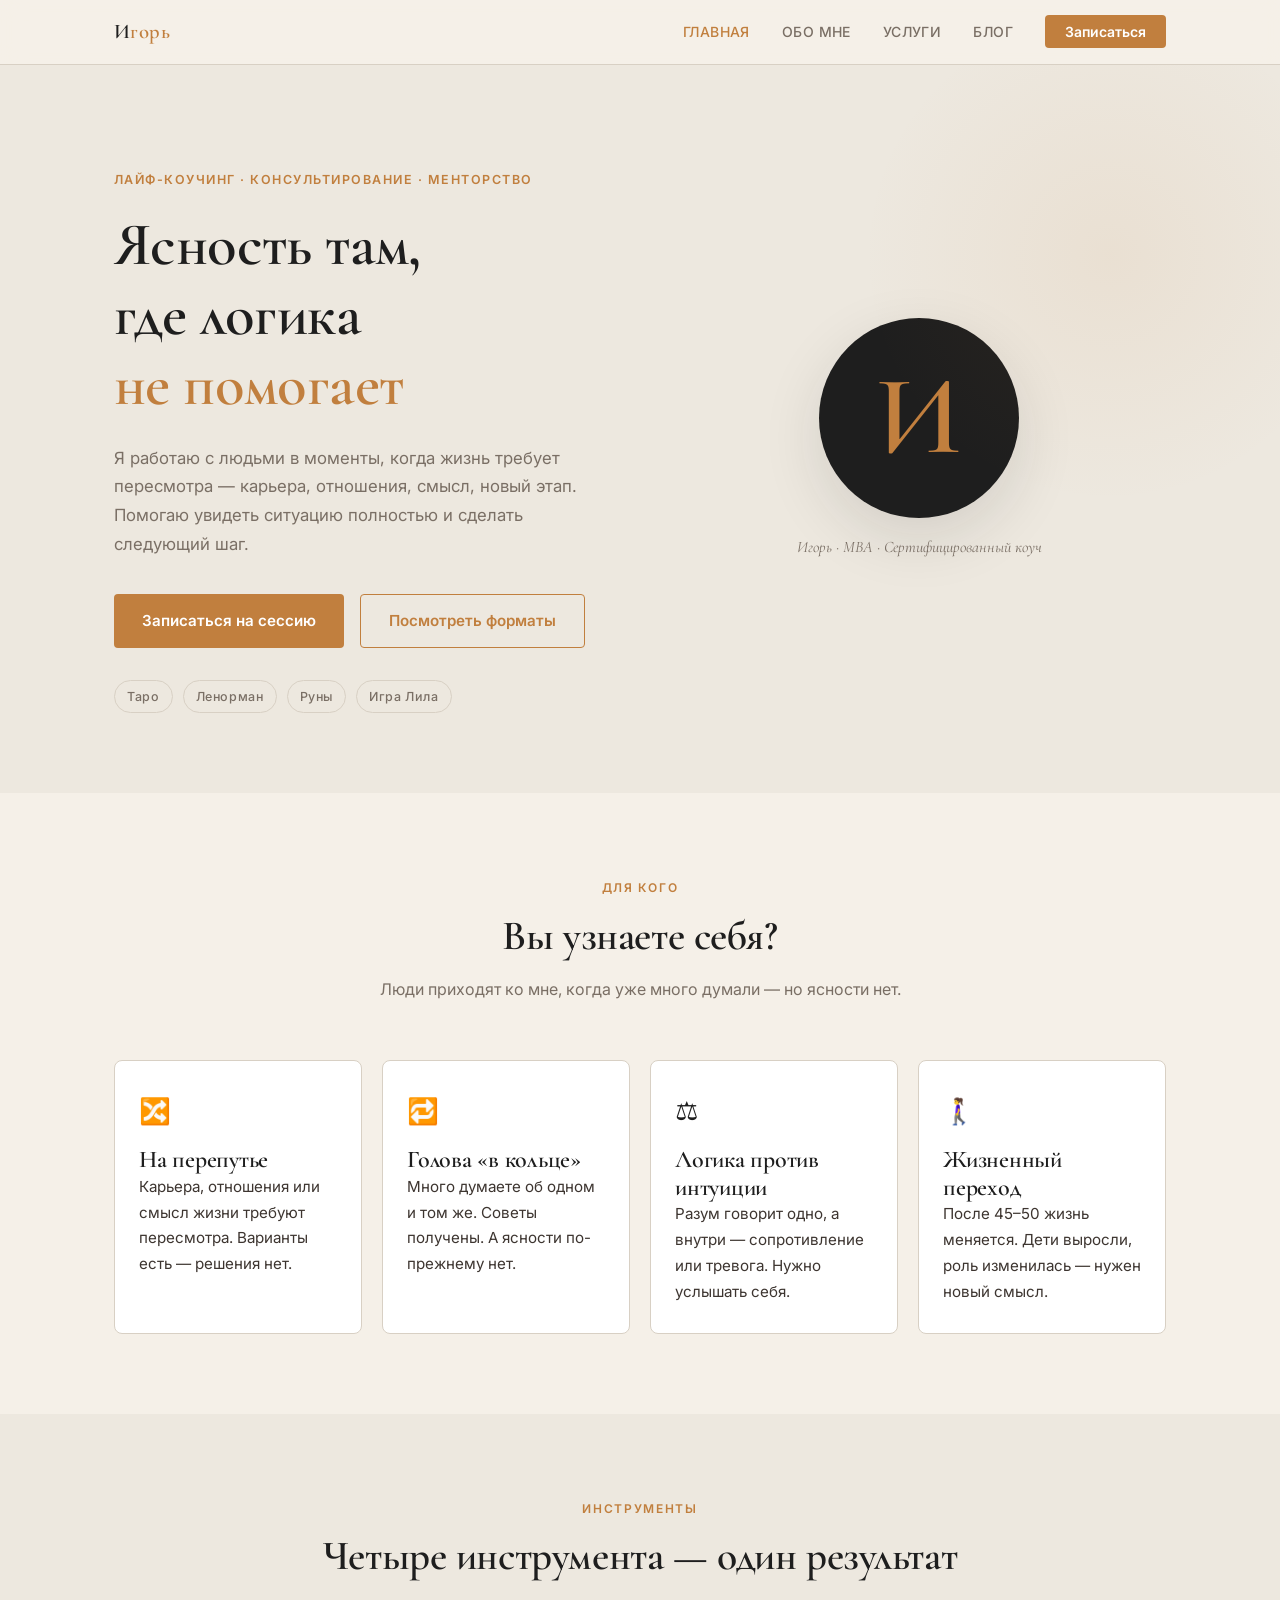
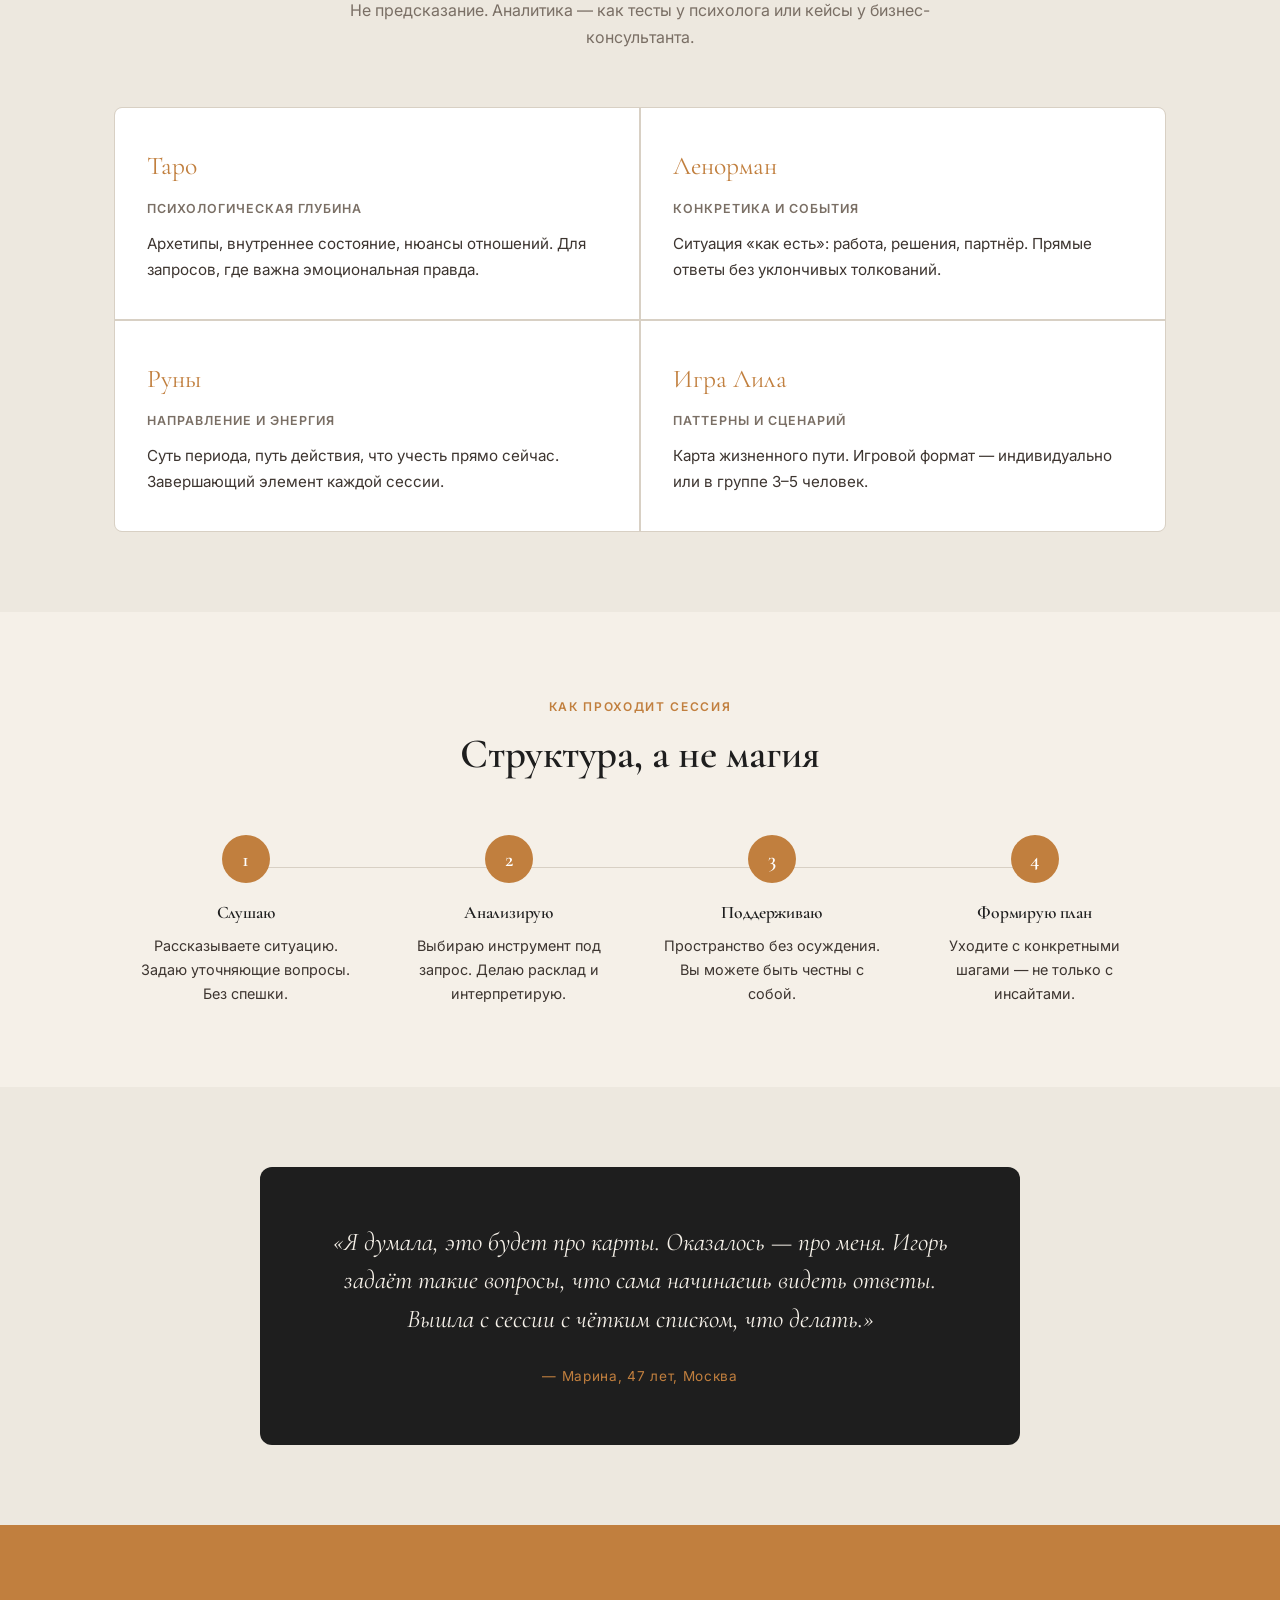
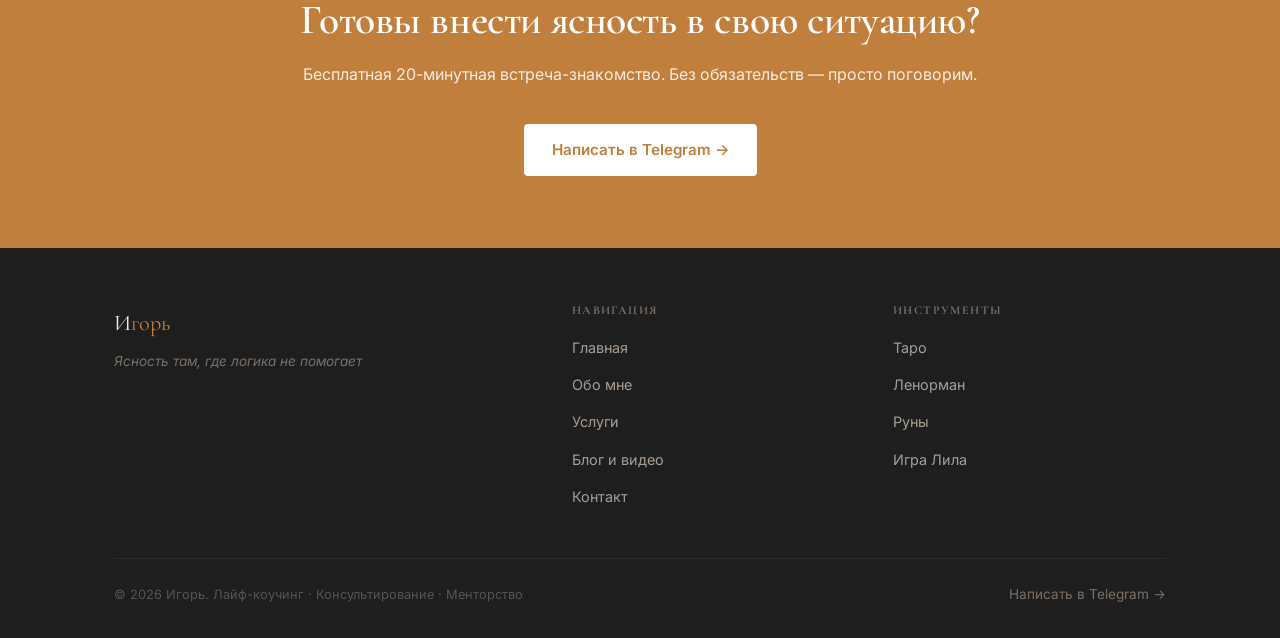
==== index.html @ 5efca10d "Add files via upload" ====
<!DOCTYPE html>
<html lang="ru">
<head>
  <meta charset="UTF-8">
  <meta name="viewport" content="width=device-width, initial-scale=1.0">
  <title>Игорь — Ясность там, где логика не помогает</title>
  <meta name="description" content="Лайф-коучинг, консультирование и менторство. Таро, Ленорман, Руны, игра Лила — инструменты аналитики для жизненных переходов.">
  <link rel="preconnect" href="https://fonts.googleapis.com">
  <link rel="preconnect" href="https://fonts.gstatic.com" crossorigin>
  <link href="https://fonts.googleapis.com/css2?family=Cormorant+Garamond:ital,wght@0,400;0,600;1,400&family=Inter:wght@400;500;600&display=swap" rel="stylesheet">
  <link rel="stylesheet" href="css/style.css">
</head>
<body>

<div id="nav-placeholder"></div>

<!-- HERO -->
<section class="hero">
  <div class="container">
    <div class="hero__inner">
      <div>
        <span class="hero__eyebrow">Лайф-коучинг · Консультирование · Менторство</span>
        <h1 class="hero__title">Ясность там,<br>где логика<br><em>не помогает</em></h1>
        <p class="hero__sub">Я работаю с людьми в моменты, когда жизнь требует пересмотра — карьера, отношения, смысл, новый этап. Помогаю увидеть ситуацию полностью и сделать следующий шаг.</p>
        <div class="hero__actions">
          <a href="pages/contact.html" class="btn btn-primary">Записаться на сессию</a>
          <a href="pages/services.html" class="btn btn-outline">Посмотреть форматы</a>
        </div>
        <div class="hero__tools">
          <span class="hero__tool">Таро</span>
          <span class="hero__tool">Ленорман</span>
          <span class="hero__tool">Руны</span>
          <span class="hero__tool">Игра Лила</span>
        </div>
      </div>
      <div class="hero__visual">
        <div class="hero__monogram">И</div>
        <p class="hero__tagline">Игорь · MBA · Сертифицированный коуч</p>
      </div>
    </div>
  </div>
</section>

<!-- WHO -->
<section>
  <div class="container">
    <div class="section-header">
      <span class="section-eyebrow">Для кого</span>
      <h2>Вы узнаете себя?</h2>
      <p>Люди приходят ко мне, когда уже много думали — но ясности нет.</p>
    </div>
    <div class="who-grid">
      <div class="who-card">
        <div class="who-card__icon">🔀</div>
        <h3>На перепутье</h3>
        <p>Карьера, отношения или смысл жизни требуют пересмотра. Варианты есть — решения нет.</p>
      </div>
      <div class="who-card">
        <div class="who-card__icon">🔁</div>
        <h3>Голова «в кольце»</h3>
        <p>Много думаете об одном и том же. Советы получены. А ясности по-прежнему нет.</p>
      </div>
      <div class="who-card">
        <div class="who-card__icon">⚖️</div>
        <h3>Логика против интуиции</h3>
        <p>Разум говорит одно, а внутри — сопротивление или тревога. Нужно услышать себя.</p>
      </div>
      <div class="who-card">
        <div class="who-card__icon">🚶‍♀️</div>
        <h3>Жизненный переход</h3>
        <p>После 45–50 жизнь меняется. Дети выросли, роль изменилась — нужен новый смысл.</p>
      </div>
    </div>
  </div>
</section>

<!-- TOOLS -->
<section>
  <div class="container">
    <div class="section-header">
      <span class="section-eyebrow">Инструменты</span>
      <h2>Четыре инструмента — один результат</h2>
      <p>Не предсказание. Аналитика — как тесты у психолога или кейсы у бизнес-консультанта.</p>
    </div>
    <div class="tools-grid">
      <div class="tool-card">
        <div class="tool-card__name">Таро</div>
        <div class="tool-card__use">Психологическая глубина</div>
        <p>Архетипы, внутреннее состояние, нюансы отношений. Для запросов, где важна эмоциональная правда.</p>
      </div>
      <div class="tool-card">
        <div class="tool-card__name">Ленорман</div>
        <div class="tool-card__use">Конкретика и события</div>
        <p>Ситуация «как есть»: работа, решения, партнёр. Прямые ответы без уклончивых толкований.</p>
      </div>
      <div class="tool-card">
        <div class="tool-card__name">Руны</div>
        <div class="tool-card__use">Направление и энергия</div>
        <p>Суть периода, путь действия, что учесть прямо сейчас. Завершающий элемент каждой сессии.</p>
      </div>
      <div class="tool-card">
        <div class="tool-card__name">Игра Лила</div>
        <div class="tool-card__use">Паттерны и сценарий</div>
        <p>Карта жизненного пути. Игровой формат — индивидуально или в группе 3–5 человек.</p>
      </div>
    </div>
  </div>
</section>

<!-- HOW IT WORKS -->
<section>
  <div class="container">
    <div class="section-header">
      <span class="section-eyebrow">Как проходит сессия</span>
      <h2>Структура, а не магия</h2>
    </div>
    <div class="steps">
      <div class="step">
        <div class="step__num">1</div>
        <h3>Слушаю</h3>
        <p>Рассказываете ситуацию. Задаю уточняющие вопросы. Без спешки.</p>
      </div>
      <div class="step">
        <div class="step__num">2</div>
        <h3>Анализирую</h3>
        <p>Выбираю инструмент под запрос. Делаю расклад и интерпретирую.</p>
      </div>
      <div class="step">
        <div class="step__num">3</div>
        <h3>Поддерживаю</h3>
        <p>Пространство без осуждения. Вы можете быть честны с собой.</p>
      </div>
      <div class="step">
        <div class="step__num">4</div>
        <h3>Формирую план</h3>
        <p>Уходите с конкретными шагами — не только с инсайтами.</p>
      </div>
    </div>
  </div>
</section>

<!-- TESTIMONIAL -->
<section>
  <div class="container">
    <div class="testimonial-block">
      <blockquote>
        «Я думала, это будет про карты. Оказалось — про меня. Игорь задаёт такие вопросы, что сама начинаешь видеть ответы. Вышла с сессии с чётким списком, что делать.»
      </blockquote>
      <cite>— Марина, 47 лет, Москва</cite>
    </div>
  </div>
</section>

<!-- CTA -->
<div class="cta-band">
  <div class="container">
    <h2>Готовы внести ясность в свою ситуацию?</h2>
    <p>Бесплатная 20-минутная встреча-знакомство. Без обязательств — просто поговорим.</p>
    <a href="pages/contact.html" class="btn btn-white">Написать в Telegram →</a>
  </div>
</div>

<div id="footer-placeholder"></div>
<script src="js/components.js"></script>
</body>
</html>
---- css/style.css ----
/* ── TOKENS ─────────────────────────────────────────────── */
:root {
  --bg:        #F5F0E8;
  --bg-alt:    #EDE8DF;
  --surface:   #FFFFFF;
  --ochre:     #C17F3E;
  --ochre-dark:#A36830;
  --ink:       #1E1E1E;
  --ink-mid:   #3D3530;
  --muted:     #7A6F65;
  --border:    #D8D0C4;
  --ff-display: 'Cormorant Garamond', Georgia, serif;
  --ff-body:    'Inter', system-ui, sans-serif;
  --radius:     4px;
  --max:        1100px;
  --transition: 200ms ease;
}

/* ── RESET ──────────────────────────────────────────────── */
*, *::before, *::after { box-sizing: border-box; margin: 0; padding: 0; }
html { scroll-behavior: smooth; }
body {
  font-family: var(--ff-body);
  background: var(--bg);
  color: var(--ink);
  font-size: 16px;
  line-height: 1.7;
  -webkit-font-smoothing: antialiased;
}
img { display: block; max-width: 100%; }
a { color: inherit; text-decoration: none; }

/* ── TYPOGRAPHY ─────────────────────────────────────────── */
h1, h2, h3, h4 {
  font-family: var(--ff-display);
  font-weight: 600;
  line-height: 1.15;
  letter-spacing: -0.01em;
}
h1 { font-size: clamp(2.4rem, 5vw, 3.8rem); }
h2 { font-size: clamp(1.8rem, 3.5vw, 2.6rem); }
h3 { font-size: clamp(1.2rem, 2vw, 1.5rem); }
p  { color: var(--ink-mid); max-width: 68ch; }

/* ── LAYOUT ─────────────────────────────────────────────── */
.container { width: 100%; max-width: var(--max); margin: 0 auto; padding: 0 24px; }
section { padding: 80px 0; }
section:nth-child(even) { background: var(--bg-alt); }

/* ── NAV ────────────────────────────────────────────────── */
.nav {
  position: sticky; top: 0; z-index: 100;
  background: rgba(245,240,232,0.92);
  backdrop-filter: blur(12px);
  border-bottom: 1px solid var(--border);
}
.nav__inner {
  display: flex; align-items: center; justify-content: space-between;
  height: 64px;
}
.nav__logo {
  font-family: var(--ff-display);
  font-size: 1.3rem;
  font-weight: 600;
  color: var(--ink);
  letter-spacing: 0.02em;
}
.nav__logo span { color: var(--ochre); }
.nav__links { display: flex; gap: 32px; list-style: none; }
.nav__links a {
  font-size: 0.875rem;
  font-weight: 500;
  color: var(--muted);
  transition: color var(--transition);
  letter-spacing: 0.03em;
  text-transform: uppercase;
}
.nav__links a:hover,
.nav__links a.active { color: var(--ochre); }
.nav__cta {
  background: var(--ochre);
  color: #fff !important;
  padding: 8px 20px;
  border-radius: var(--radius);
  font-size: 0.875rem !important;
  font-weight: 600 !important;
  text-transform: none !important;
  letter-spacing: 0 !important;
  transition: background var(--transition) !important;
}
.nav__cta:hover { background: var(--ochre-dark) !important; color: #fff !important; }
.nav__burger { display: none; background: none; border: none; cursor: pointer; padding: 4px; }
.nav__burger span {
  display: block; width: 22px; height: 2px;
  background: var(--ink); margin: 5px 0;
  transition: var(--transition);
}

/* ── BUTTONS ─────────────────────────────────────────────── */
.btn {
  display: inline-flex; align-items: center; gap: 8px;
  font-family: var(--ff-body); font-size: 0.95rem; font-weight: 600;
  padding: 13px 28px; border-radius: var(--radius);
  cursor: pointer; transition: all var(--transition);
  border: none; text-decoration: none;
}
.btn-primary { background: var(--ochre); color: #fff; }
.btn-primary:hover { background: var(--ochre-dark); transform: translateY(-1px); }
.btn-outline {
  background: transparent; color: var(--ochre);
  border: 1.5px solid var(--ochre);
}
.btn-outline:hover { background: var(--ochre); color: #fff; }

/* ── HERO ────────────────────────────────────────────────── */
.hero {
  padding: 100px 0 80px;
  background: var(--bg);
  position: relative;
  overflow: hidden;
}
.hero::before {
  content: '';
  position: absolute; top: -60px; right: -80px;
  width: 500px; height: 500px;
  background: radial-gradient(circle, rgba(193,127,62,0.08) 0%, transparent 70%);
  pointer-events: none;
}
.hero__inner { display: grid; grid-template-columns: 1fr 1fr; gap: 64px; align-items: center; }
.hero__eyebrow {
  display: inline-block;
  font-size: 0.78rem; font-weight: 600; letter-spacing: 0.12em;
  text-transform: uppercase; color: var(--ochre);
  margin-bottom: 20px;
}
.hero__title { color: var(--ink); margin-bottom: 24px; }
.hero__title em { font-style: normal; color: var(--ochre); }
.hero__sub {
  font-size: 1.05rem; color: var(--muted);
  margin-bottom: 36px; max-width: 52ch;
}
.hero__actions { display: flex; gap: 16px; flex-wrap: wrap; }
.hero__tools {
  display: flex; gap: 10px; flex-wrap: wrap; margin-top: 32px;
}
.hero__tool {
  font-size: 0.78rem; font-weight: 500; letter-spacing: 0.05em;
  color: var(--muted); background: var(--bg-alt);
  border: 1px solid var(--border);
  padding: 5px 12px; border-radius: 20px;
}
.hero__visual {
  display: flex; flex-direction: column; align-items: center; gap: 16px;
}
.hero__monogram {
  width: 200px; height: 200px;
  background: var(--ink);
  border-radius: 50%;
  display: flex; align-items: center; justify-content: center;
  font-family: var(--ff-display); font-size: 7rem; font-weight: 600;
  color: var(--ochre);
  box-shadow: 0 20px 60px rgba(30,30,30,0.12);
}
.hero__tagline {
  font-family: var(--ff-display); font-size: 1rem;
  color: var(--muted); font-style: italic; text-align: center;
}

/* ── SECTION HEADER ──────────────────────────────────────── */
.section-header { text-align: center; margin-bottom: 56px; }
.section-eyebrow {
  display: inline-block;
  font-size: 0.75rem; font-weight: 600; letter-spacing: 0.14em;
  text-transform: uppercase; color: var(--ochre);
  margin-bottom: 14px;
}
.section-header h2 { color: var(--ink); margin-bottom: 16px; }
.section-header p { color: var(--muted); margin: 0 auto; }

/* ── WHO BLOCK ───────────────────────────────────────────── */
.who-grid {
  display: grid; grid-template-columns: repeat(auto-fit, minmax(240px, 1fr));
  gap: 20px;
}
.who-card {
  background: var(--surface);
  border: 1px solid var(--border);
  border-radius: 8px;
  padding: 28px 24px;
  transition: box-shadow var(--transition), transform var(--transition);
}
.who-card:hover { box-shadow: 0 8px 30px rgba(30,30,30,0.08); transform: translateY(-2px); }
.who-card__icon { font-size: 1.6rem; margin-bottom: 14px; }
.who-card p { font-size: 0.95rem; color: var(--ink-mid); max-width: none; }

/* ── TOOLS GRID ──────────────────────────────────────────── */
.tools-grid {
  display: grid; grid-template-columns: repeat(2, 1fr); gap: 2px;
  background: var(--border); border-radius: 8px; overflow: hidden;
  border: 1px solid var(--border);
}
.tool-card {
  background: var(--surface); padding: 36px 32px;
  transition: background var(--transition);
}
.tool-card:hover { background: var(--bg-alt); }
.tool-card__name {
  font-family: var(--ff-display); font-size: 1.6rem;
  color: var(--ochre); margin-bottom: 10px;
}
.tool-card__use {
  font-size: 0.78rem; font-weight: 600; letter-spacing: 0.08em;
  text-transform: uppercase; color: var(--muted); margin-bottom: 12px;
}
.tool-card p { font-size: 0.95rem; max-width: none; }

/* ── HOW IT WORKS ────────────────────────────────────────── */
.steps { display: grid; grid-template-columns: repeat(4,1fr); gap: 0; position: relative; }
.steps::before {
  content: ''; position: absolute;
  top: 32px; left: calc(12.5% + 16px); right: calc(12.5% + 16px);
  height: 1px; background: var(--border);
}
.step { text-align: center; padding: 0 20px; }
.step__num {
  width: 48px; height: 48px;
  background: var(--ochre); color: #fff;
  border-radius: 50%; display: flex; align-items: center; justify-content: center;
  font-family: var(--ff-display); font-size: 1.3rem; font-weight: 600;
  margin: 0 auto 20px; position: relative; z-index: 1;
}
.step h3 { font-size: 1.1rem; margin-bottom: 10px; color: var(--ink); }
.step p { font-size: 0.9rem; max-width: none; }

/* ── PRODUCTS ────────────────────────────────────────────── */
.products-grid { display: grid; grid-template-columns: repeat(auto-fit, minmax(280px,1fr)); gap: 24px; }
.product-card {
  background: var(--surface); border: 1px solid var(--border);
  border-radius: 8px; padding: 32px 28px;
  display: flex; flex-direction: column;
  transition: box-shadow var(--transition), transform var(--transition);
  position: relative; overflow: hidden;
}
.product-card:hover { box-shadow: 0 12px 40px rgba(30,30,30,0.1); transform: translateY(-3px); }
.product-card--featured { border-color: var(--ochre); border-width: 2px; }
.product-card--featured::before {
  content: 'Рекомендуем';
  position: absolute; top: 16px; right: 16px;
  font-size: 0.7rem; font-weight: 700; letter-spacing: 0.08em;
  text-transform: uppercase; color: #fff;
  background: var(--ochre); padding: 3px 10px; border-radius: 20px;
}
.product-card__tool {
  font-size: 0.75rem; font-weight: 600; letter-spacing: 0.1em;
  text-transform: uppercase; color: var(--ochre); margin-bottom: 10px;
}
.product-card h3 { font-family: var(--ff-display); font-size: 1.4rem; color: var(--ink); margin-bottom: 8px; }
.product-card__duration { font-size: 0.85rem; color: var(--muted); margin-bottom: 16px; }
.product-card p { font-size: 0.93rem; color: var(--ink-mid); flex: 1; max-width: none; }
.product-card__price {
  font-family: var(--ff-display); font-size: 1.5rem; font-weight: 700;
  color: var(--ink); margin-top: 24px; padding-top: 20px;
  border-top: 1px solid var(--border);
}
.product-card__price span { font-size: 0.85rem; font-weight: 400; color: var(--muted); }

/* ── TESTIMONIAL ─────────────────────────────────────────── */
.testimonial-block {
  background: var(--ink); border-radius: 12px;
  padding: 56px 64px; text-align: center;
  max-width: 760px; margin: 0 auto;
}
.testimonial-block blockquote {
  font-family: var(--ff-display); font-size: clamp(1.2rem, 2.5vw, 1.6rem);
  color: var(--bg); line-height: 1.5; margin-bottom: 24px;
  font-style: italic;
}
.testimonial-block cite {
  font-size: 0.85rem; color: var(--ochre);
  font-style: normal; letter-spacing: 0.05em;
}

/* ── CTA BAND ────────────────────────────────────────────── */
.cta-band {
  background: var(--ochre);
  padding: 72px 0; text-align: center;
}
.cta-band h2 { color: #fff; margin-bottom: 16px; }
.cta-band p { color: rgba(255,255,255,0.85); margin: 0 auto 36px; }
.btn-white { background: #fff; color: var(--ochre); }
.btn-white:hover { background: var(--bg); }

/* ── ABOUT PAGE ──────────────────────────────────────────── */
.about-hero { padding: 80px 0; }
.about-hero__inner { display: grid; grid-template-columns: 1fr 1.6fr; gap: 80px; align-items: start; }
.about-avatar {
  width: 100%; aspect-ratio: 3/4;
  background: var(--ink); border-radius: 8px;
  display: flex; align-items: center; justify-content: center;
  font-family: var(--ff-display); font-size: 8rem; color: var(--ochre);
}
.about-credentials { display: flex; flex-direction: column; gap: 12px; margin-top: 32px; }
.credential {
  display: flex; gap: 12px; align-items: flex-start;
  font-size: 0.9rem; color: var(--muted);
}
.credential strong { color: var(--ink); }
.credential::before { content: '—'; color: var(--ochre); flex-shrink: 0; }

/* ── BLOG / VIDEO ────────────────────────────────────────── */
.blog-grid { display: grid; grid-template-columns: repeat(auto-fill, minmax(300px,1fr)); gap: 28px; }
.blog-card {
  background: var(--surface); border: 1px solid var(--border);
  border-radius: 8px; overflow: hidden;
  transition: box-shadow var(--transition), transform var(--transition);
}
.blog-card:hover { box-shadow: 0 8px 32px rgba(30,30,30,0.09); transform: translateY(-2px); }
.blog-card__thumb {
  aspect-ratio: 16/9; background: var(--bg-alt);
  display: flex; align-items: center; justify-content: center;
  font-size: 2.5rem; color: var(--border);
  position: relative; overflow: hidden;
}
.blog-card__thumb.video::after {
  content: '▶';
  position: absolute;
  width: 52px; height: 52px;
  background: var(--ochre); color: #fff;
  border-radius: 50%; display: flex; align-items: center; justify-content: center;
  font-size: 1.1rem; padding-left: 3px;
}
.blog-card__body { padding: 24px; }
.blog-card__tag {
  font-size: 0.72rem; font-weight: 700; letter-spacing: 0.1em;
  text-transform: uppercase; color: var(--ochre); margin-bottom: 10px;
}
.blog-card h3 { font-size: 1.1rem; color: var(--ink); margin-bottom: 10px; line-height: 1.4; }
.blog-card p { font-size: 0.88rem; color: var(--muted); max-width: none; }
.video-embed {
  background: var(--ink); border-radius: 8px; overflow: hidden;
  aspect-ratio: 16/9; display: flex; align-items: center; justify-content: center;
  color: var(--muted); font-size: 0.9rem;
}
.video-section { display: grid; grid-template-columns: 1fr 1fr; gap: 24px; margin-top: 48px; }
.video-item h4 { font-size: 1rem; margin: 14px 0 6px; color: var(--ink); }
.video-item p { font-size: 0.85rem; color: var(--muted); max-width: none; }

/* ── CONTACT ─────────────────────────────────────────────── */
.contact-grid { display: grid; grid-template-columns: 1fr 1fr; gap: 80px; align-items: start; }
.contact-info h2 { margin-bottom: 20px; }
.contact-info p { margin-bottom: 32px; }
.contact-link {
  display: flex; align-items: center; gap: 14px;
  padding: 18px 20px; border-radius: 8px;
  border: 1px solid var(--border); background: var(--surface);
  margin-bottom: 12px; font-weight: 500;
  transition: border-color var(--transition), box-shadow var(--transition);
}
.contact-link:hover { border-color: var(--ochre); box-shadow: 0 4px 16px rgba(193,127,62,0.12); }
.contact-link__icon { font-size: 1.3rem; }
.contact-form { background: var(--surface); border: 1px solid var(--border); border-radius: 8px; padding: 36px; }
.form-group { margin-bottom: 20px; }
.form-group label { display: block; font-size: 0.85rem; font-weight: 600; color: var(--ink); margin-bottom: 8px; letter-spacing: 0.02em; }
.form-group input, .form-group textarea, .form-group select {
  width: 100%; padding: 12px 16px;
  border: 1.5px solid var(--border); border-radius: var(--radius);
  background: var(--bg); font-family: var(--ff-body); font-size: 0.95rem;
  color: var(--ink); transition: border-color var(--transition);
  outline: none;
}
.form-group input:focus, .form-group textarea:focus, .form-group select:focus {
  border-color: var(--ochre);
}
.form-group textarea { resize: vertical; min-height: 110px; }
.form-note { font-size: 0.8rem; color: var(--muted); margin-top: 12px; text-align: center; }

/* ── FOOTER ──────────────────────────────────────────────── */
.footer {
  background: var(--ink); padding: 56px 0 32px;
}
.footer__inner { display: grid; grid-template-columns: 1.5fr 1fr 1fr; gap: 48px; margin-bottom: 48px; }
.footer__brand { }
.footer__name {
  font-family: var(--ff-display); font-size: 1.4rem;
  color: var(--bg); margin-bottom: 8px;
}
.footer__name span { color: var(--ochre); }
.footer__tagline { font-size: 0.85rem; color: #7A7068; font-style: italic; }
.footer__col h4 {
  font-size: 0.75rem; font-weight: 700; letter-spacing: 0.12em;
  text-transform: uppercase; color: #7A7068; margin-bottom: 16px;
}
.footer__col ul { list-style: none; display: flex; flex-direction: column; gap: 10px; }
.footer__col a { font-size: 0.9rem; color: #A89E96; transition: color var(--transition); }
.footer__col a:hover { color: var(--ochre); }
.footer__bottom {
  border-top: 1px solid #2E2A28; padding-top: 24px;
  display: flex; justify-content: space-between; align-items: center;
}
.footer__copy { font-size: 0.8rem; color: #5A5350; }

/* ── PAGE HERO (inner pages) ─────────────────────────────── */
.page-hero { padding: 72px 0 56px; border-bottom: 1px solid var(--border); }
.page-hero__eyebrow {
  font-size: 0.75rem; font-weight: 600; letter-spacing: 0.14em;
  text-transform: uppercase; color: var(--ochre); margin-bottom: 16px;
  display: block;
}
.page-hero h1 { color: var(--ink); margin-bottom: 16px; }
.page-hero p { font-size: 1.05rem; color: var(--muted); }

/* ── DIVIDER ─────────────────────────────────────────────── */
.divider { height: 1px; background: var(--border); margin: 0; }

/* ── RESPONSIVE ──────────────────────────────────────────── */
@media (max-width: 900px) {
  .hero__inner { grid-template-columns: 1fr; }
  .hero__visual { display: none; }
  .tools-grid { grid-template-columns: 1fr; }
  .steps { grid-template-columns: 1fr 1fr; gap: 32px; }
  .steps::before { display: none; }
  .about-hero__inner { grid-template-columns: 1fr; }
  .about-avatar { max-width: 260px; }
  .contact-grid { grid-template-columns: 1fr; }
  .footer__inner { grid-template-columns: 1fr 1fr; }
  .video-section { grid-template-columns: 1fr; }
  .testimonial-block { padding: 40px 28px; }
}
@media (max-width: 640px) {
  section { padding: 56px 0; }
  .nav__links { display: none; }
  .nav__burger { display: block; }
  .nav__links.open {
    display: flex; flex-direction: column; gap: 0;
    position: absolute; top: 64px; left: 0; right: 0;
    background: var(--bg); border-bottom: 1px solid var(--border);
    padding: 16px 24px;
  }
  .steps { grid-template-columns: 1fr; }
  .products-grid { grid-template-columns: 1fr; }
  .footer__inner { grid-template-columns: 1fr; }
  .footer__bottom { flex-direction: column; gap: 8px; text-align: center; }
  .blog-card__thumb.video::after { display: flex; }
}
@media (prefers-reduced-motion: reduce) {
  *, *::before, *::after { transition: none !important; animation: none !important; }
}
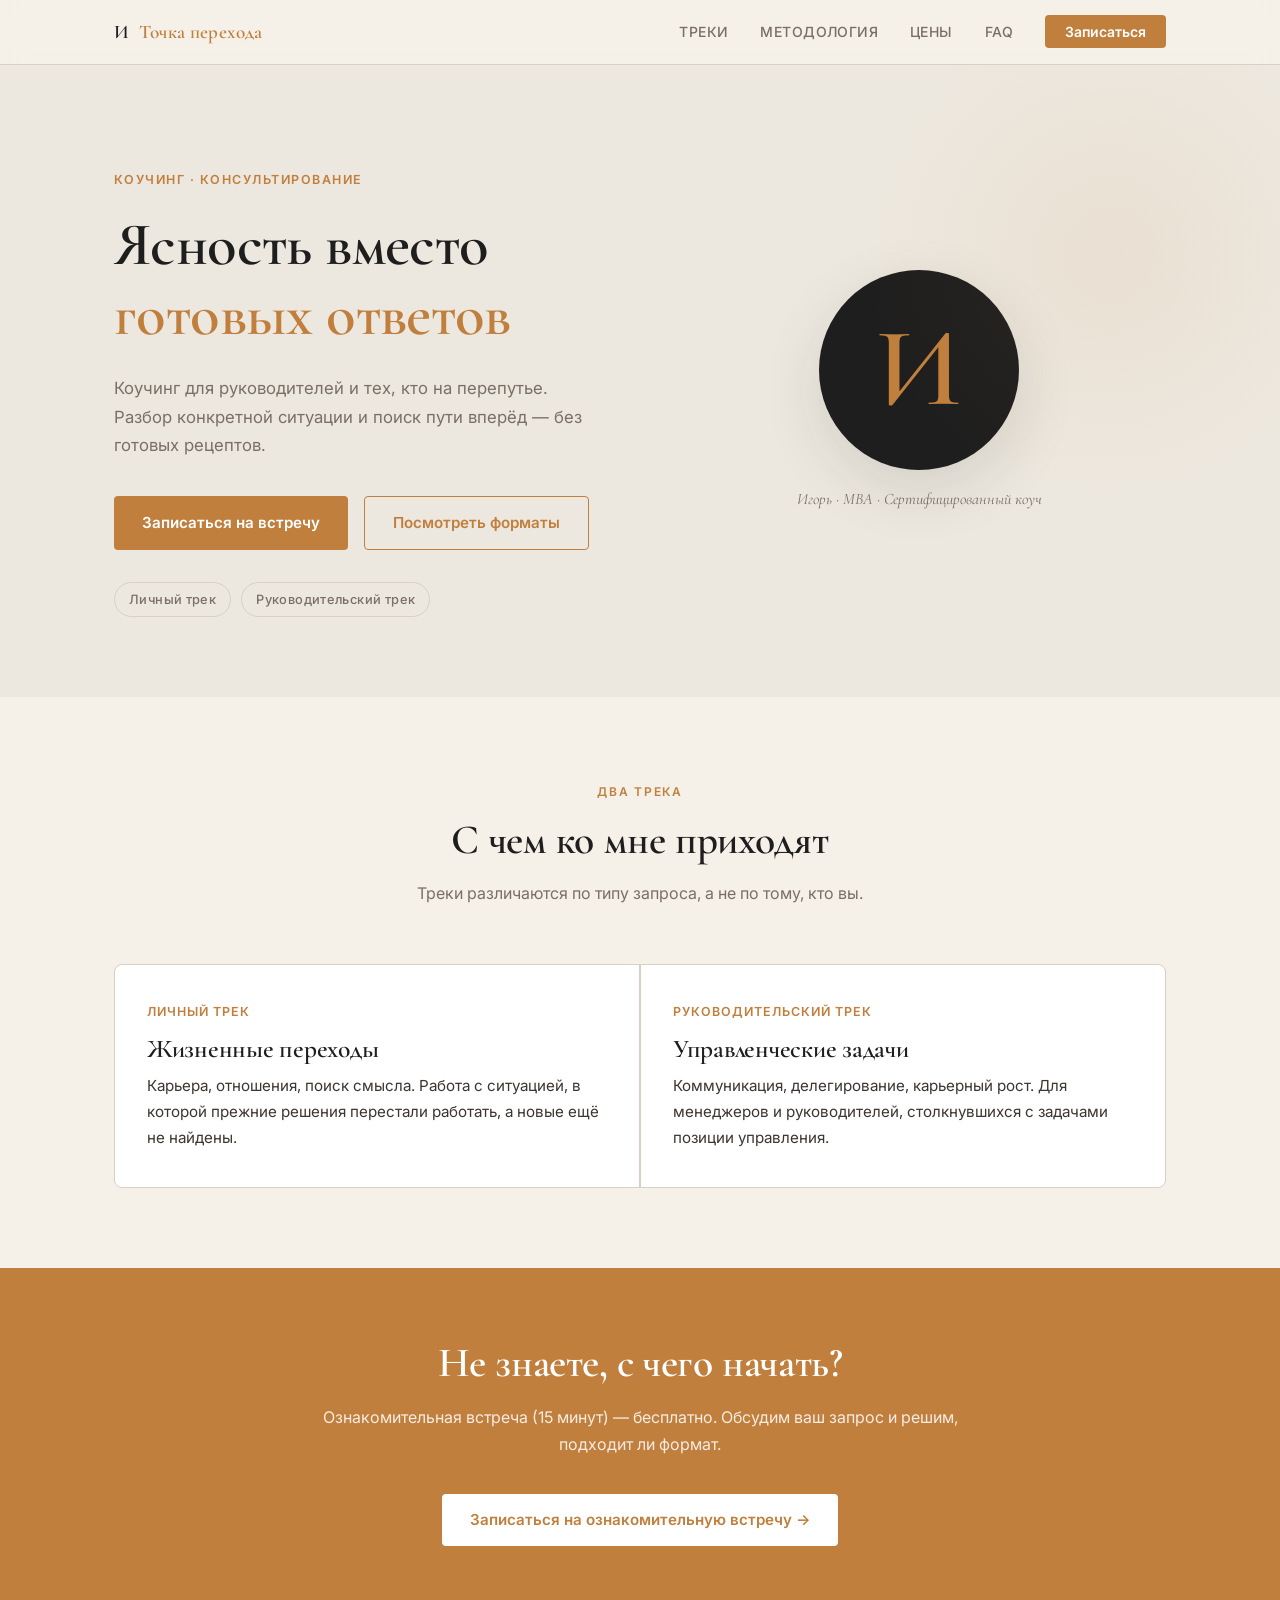
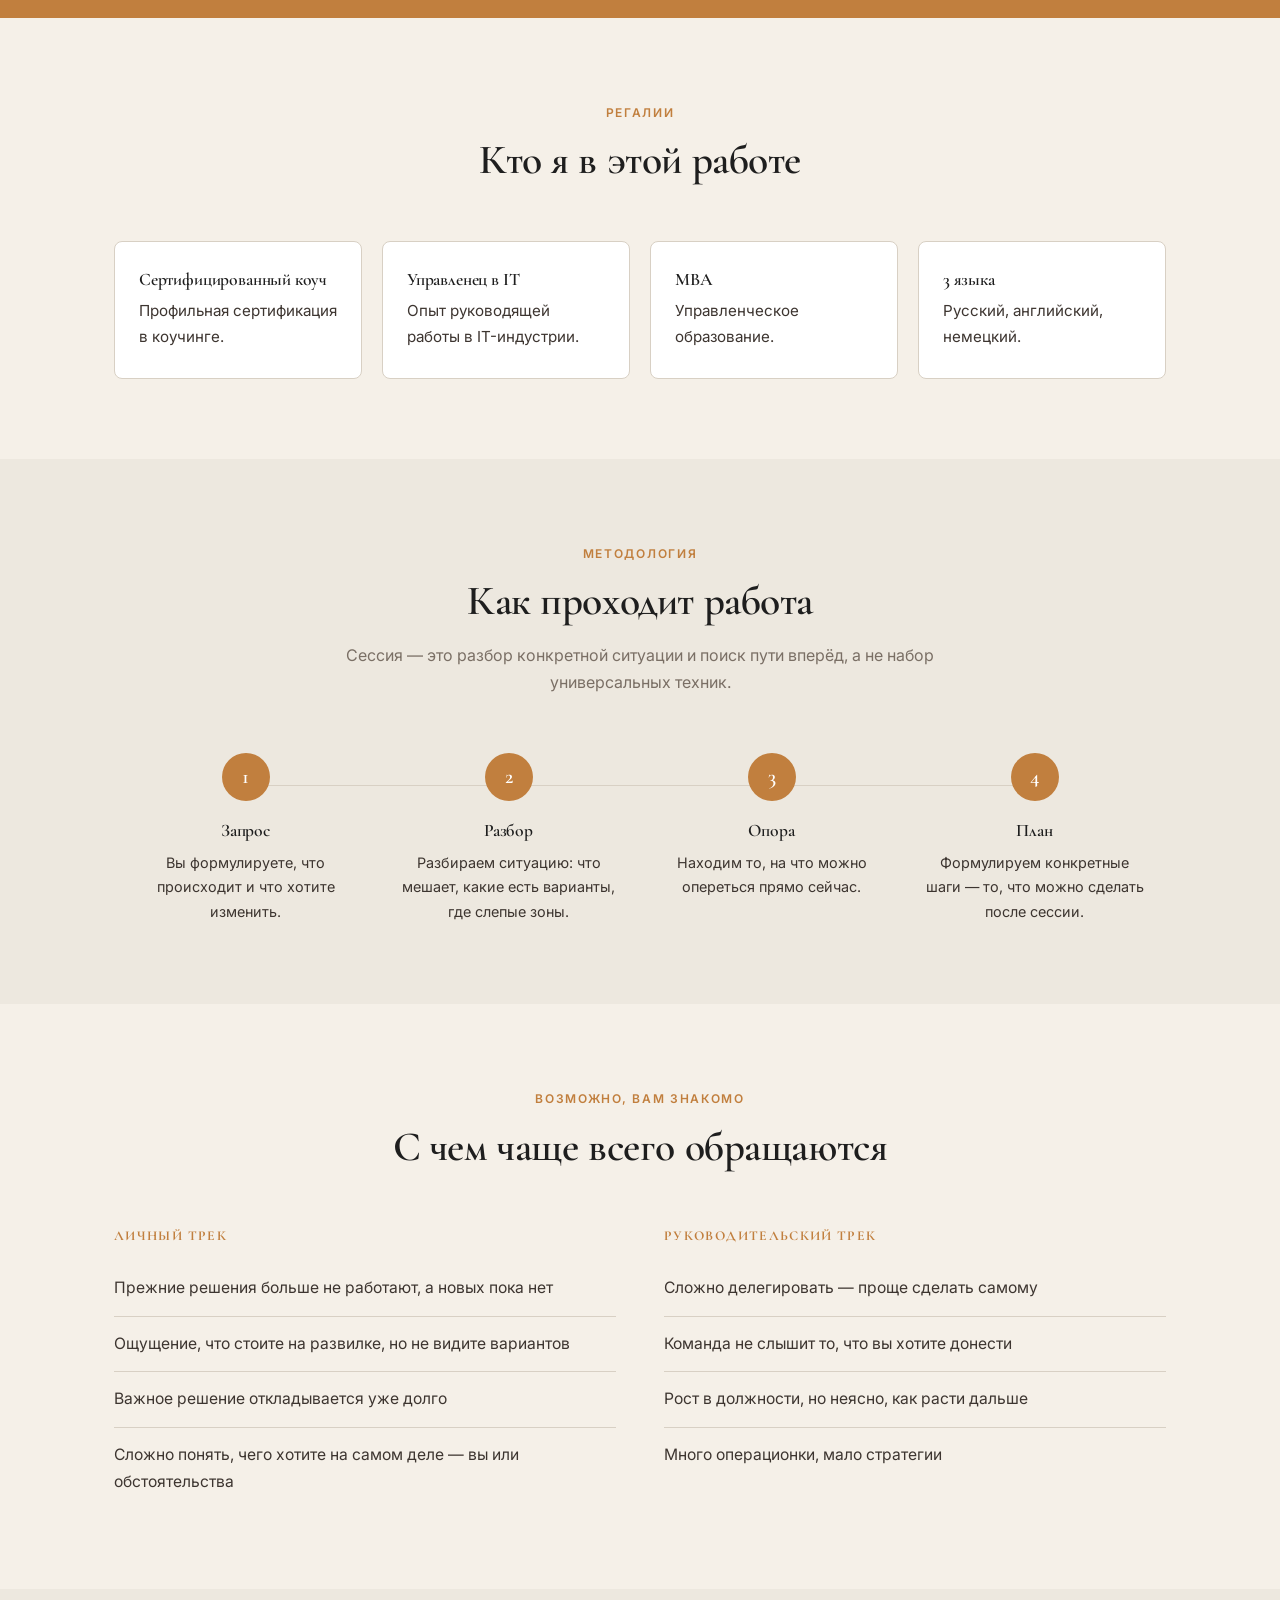
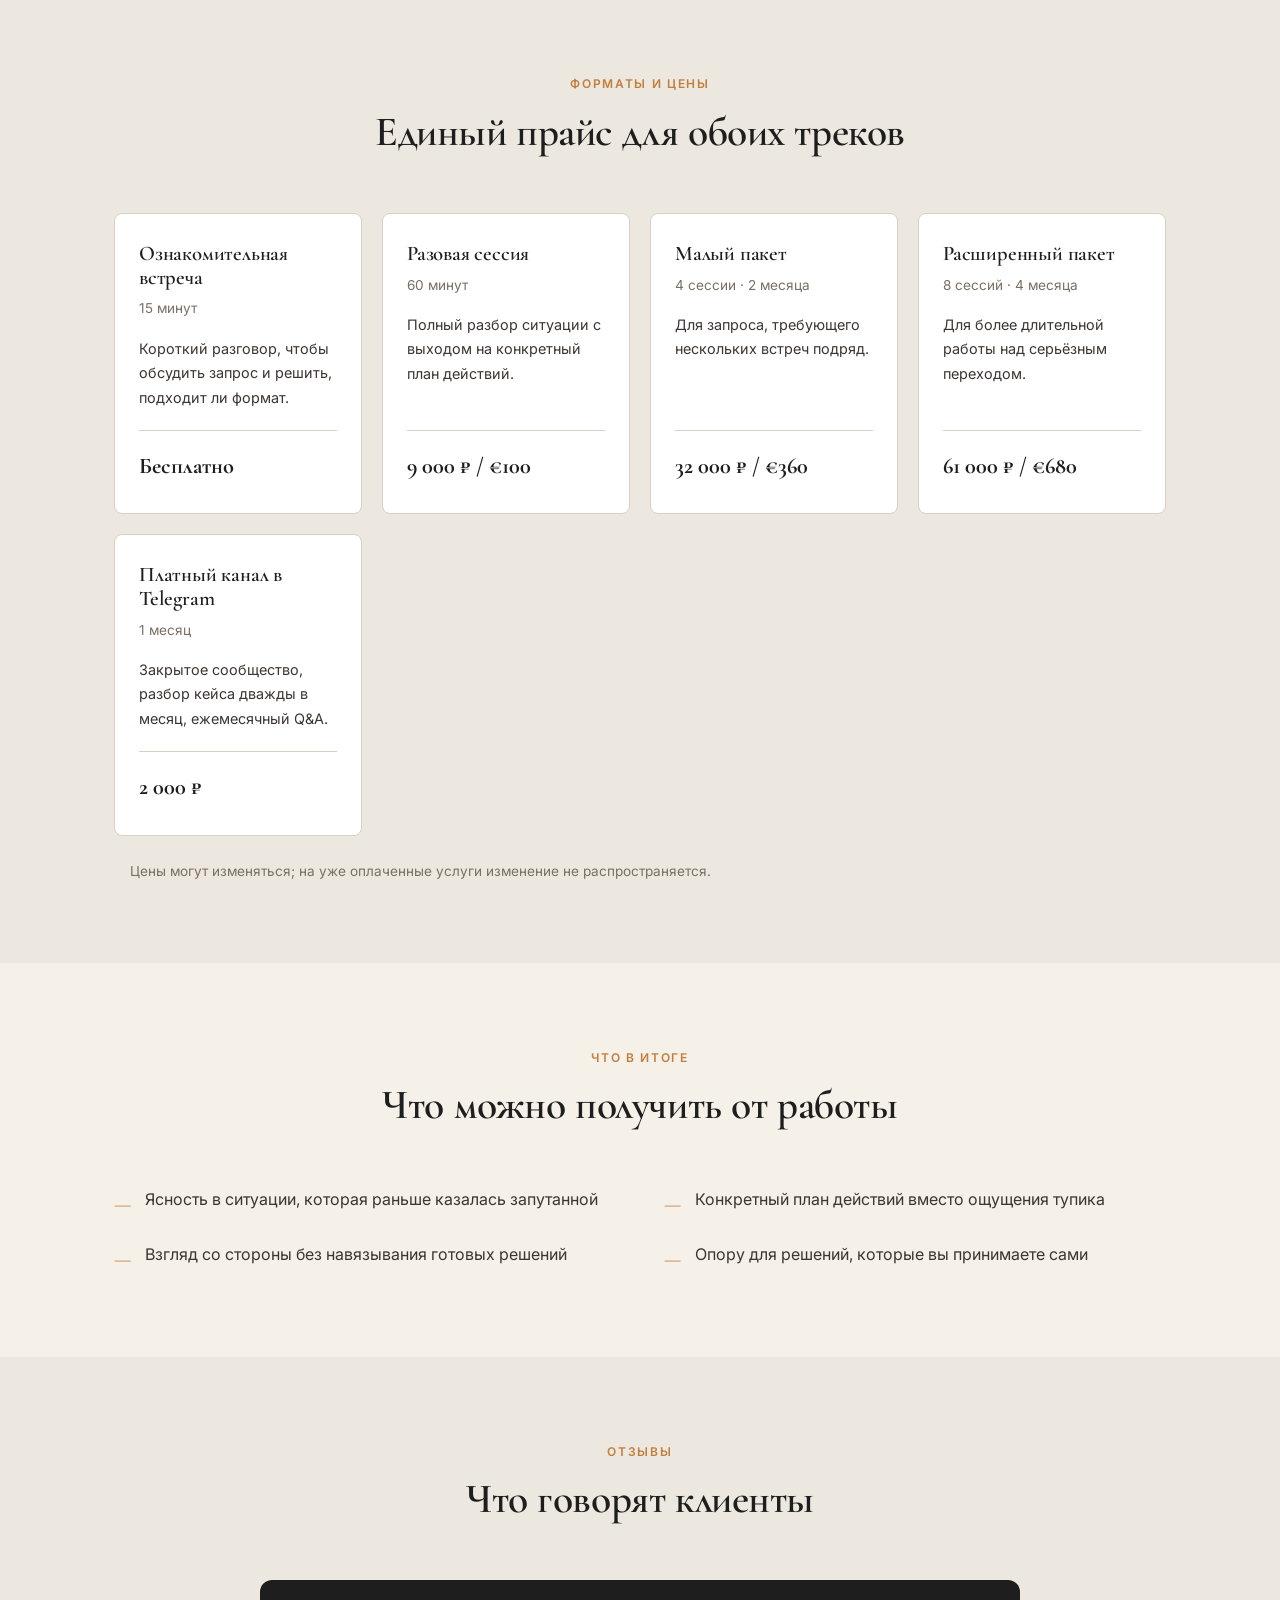
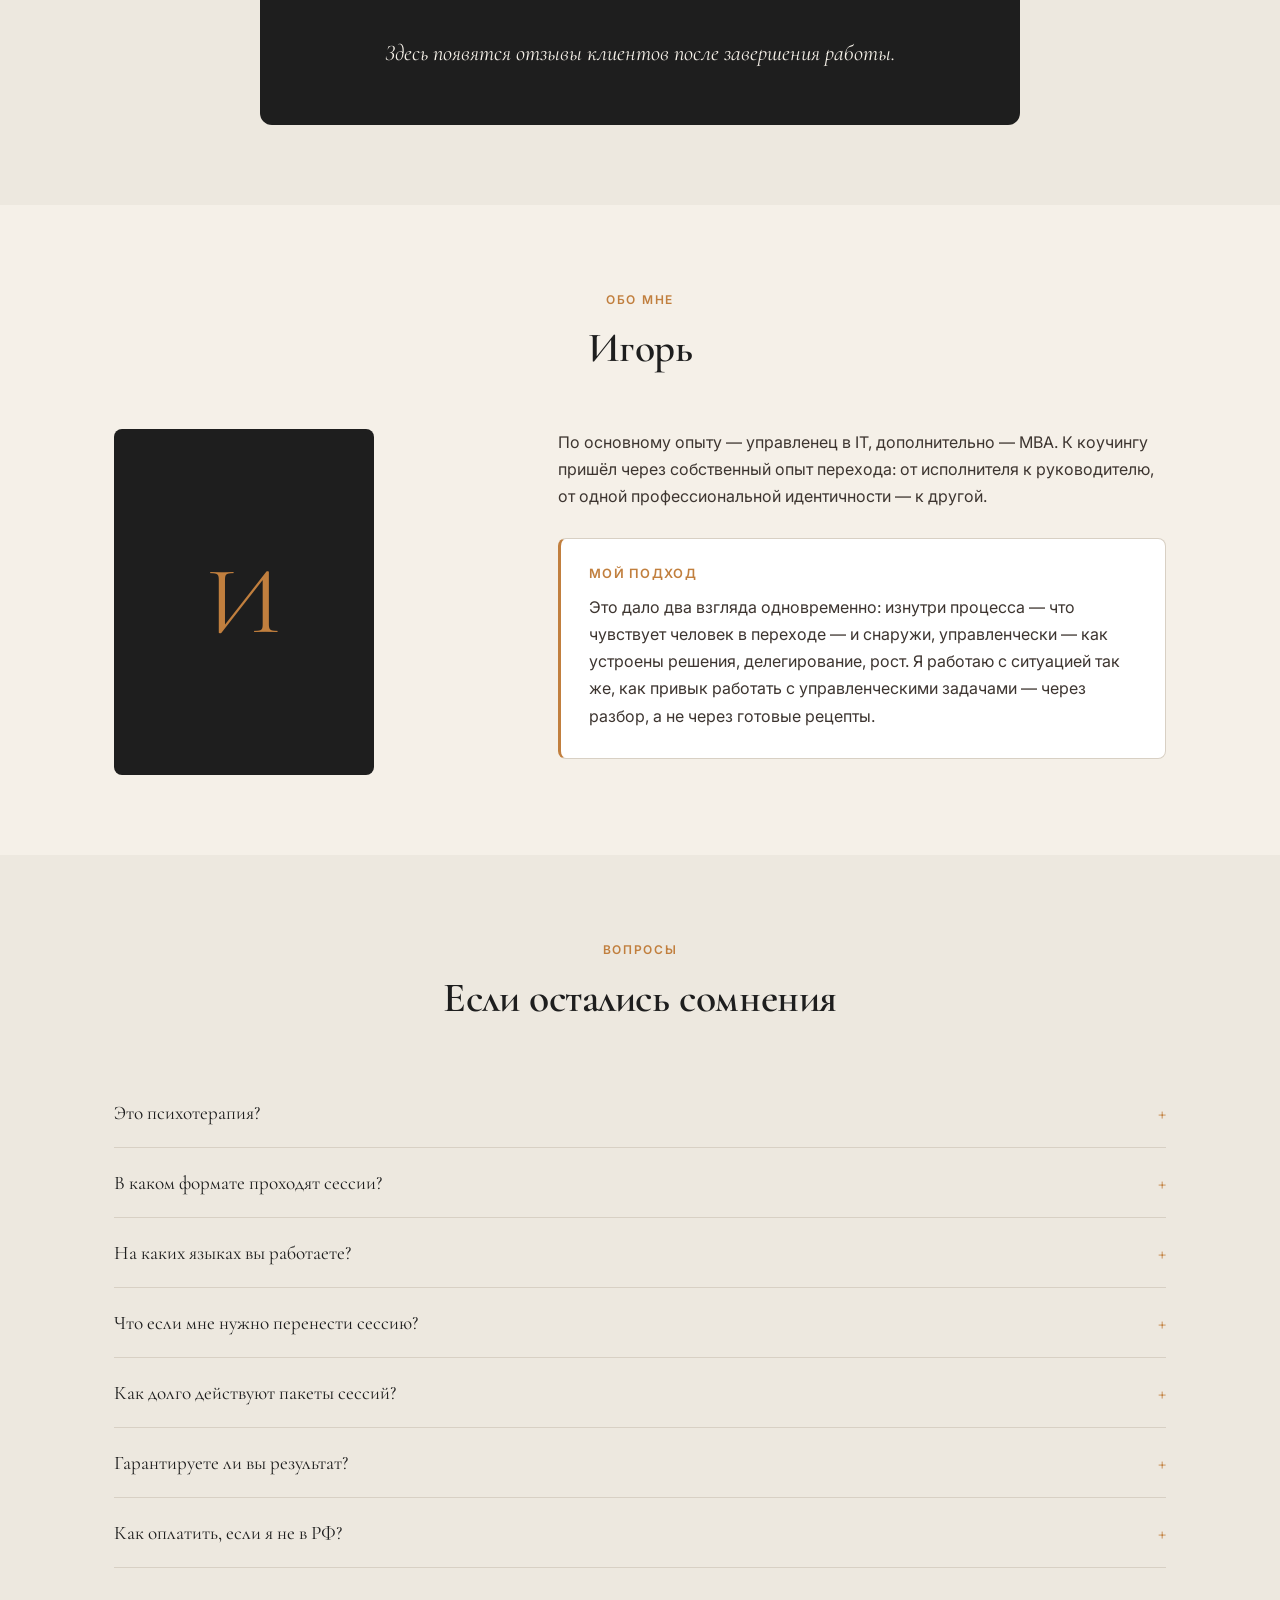
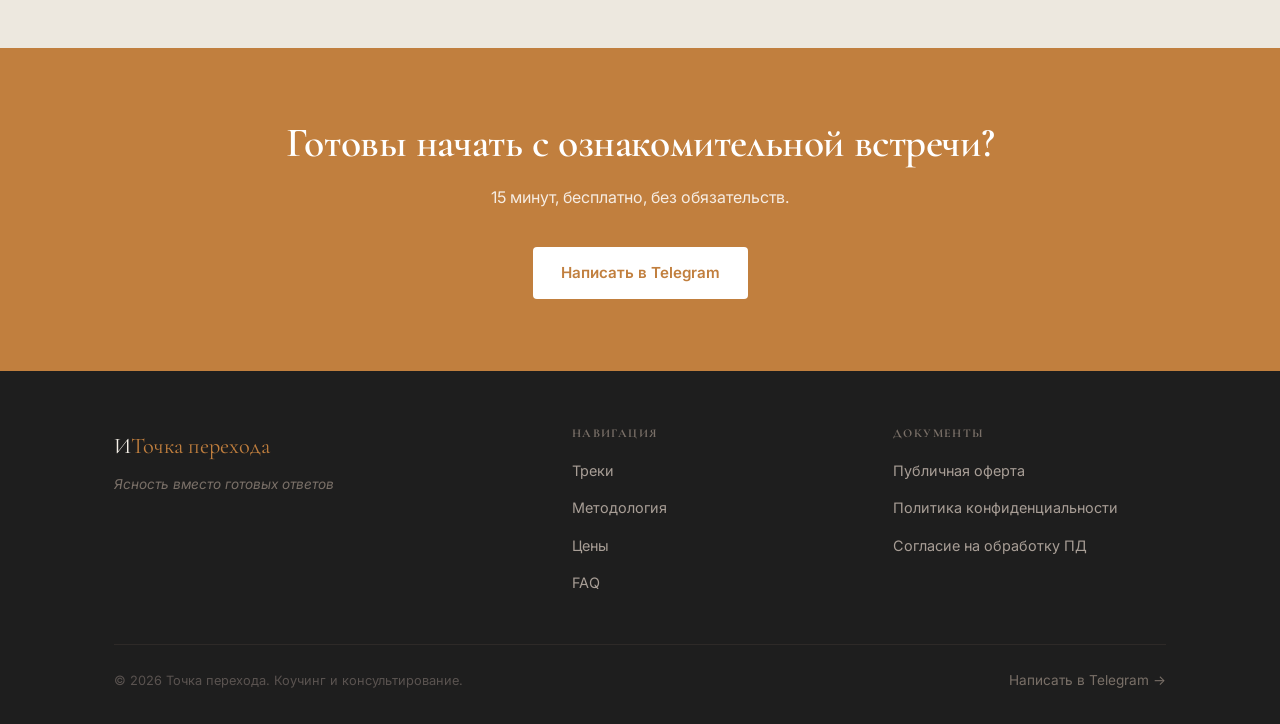
==== commit eeebc0df: "Add files via upload" ====
--- a/index.html
+++ b/index.html
@@ -3,14 +3,14 @@
 <head>
   <meta charset="UTF-8">
   <meta name="viewport" content="width=device-width, initial-scale=1.0">
-  <title>Игорь — Ясность там, где логика не помогает</title>
-  <meta name="description" content="Лайф-коучинг, консультирование и менторство. Таро, Ленорман, Руны, игра Лила — инструменты аналитики для жизненных переходов.">
+  <title>Точка перехода — коучинг для руководителей и тех, кто на перепутье</title>
+  <meta name="description" content="Ясность вместо готовых ответов. Коучинг и консультирование для жизненных переходов и для руководителей: коммуникация, делегирование, карьерный рост.">
   <link rel="preconnect" href="https://fonts.googleapis.com">
   <link rel="preconnect" href="https://fonts.gstatic.com" crossorigin>
   <link href="https://fonts.googleapis.com/css2?family=Cormorant+Garamond:ital,wght@0,400;0,600;1,400&family=Inter:wght@400;500;600&display=swap" rel="stylesheet">
   <link rel="stylesheet" href="css/style.css">
 </head>
-<body>
+<body id="top">
 
 <div id="nav-placeholder"></div>
 
@@ -19,18 +19,16 @@
   <div class="container">
     <div class="hero__inner">
       <div>
-        <span class="hero__eyebrow">Лайф-коучинг · Консультирование · Менторство</span>
-        <h1 class="hero__title">Ясность там,<br>где логика<br><em>не помогает</em></h1>
-        <p class="hero__sub">Я работаю с людьми в моменты, когда жизнь требует пересмотра — карьера, отношения, смысл, новый этап. Помогаю увидеть ситуацию полностью и сделать следующий шаг.</p>
+        <span class="hero__eyebrow">Коучинг · Консультирование</span>
+        <h1 class="hero__title">Ясность вместо<br><em>готовых ответов</em></h1>
+        <p class="hero__sub">Коучинг для руководителей и тех, кто на перепутье. Разбор конкретной ситуации и поиск пути вперёд — без готовых рецептов.</p>
         <div class="hero__actions">
-          <a href="pages/contact.html" class="btn btn-primary">Записаться на сессию</a>
-          <a href="pages/services.html" class="btn btn-outline">Посмотреть форматы</a>
+          <a href="https://t.me/YOUR_TELEGRAM" class="btn btn-primary">Записаться на встречу</a>
+          <a href="#pricing" class="btn btn-outline">Посмотреть форматы</a>
         </div>
-        <div class="hero__tools">
-          <span class="hero__tool">Таро</span>
-          <span class="hero__tool">Ленорман</span>
-          <span class="hero__tool">Руны</span>
-          <span class="hero__tool">Игра Лила</span>
+        <div class="hero__links">
+          <a href="#tracks">Личный трек</a>
+          <a href="#tracks">Руководительский трек</a>
         </div>
       </div>
       <div class="hero__visual">
@@ -41,122 +39,266 @@
   </div>
 </section>
 
-<!-- WHO -->
-<section>
-  <div class="container">
-    <div class="section-header">
-      <span class="section-eyebrow">Для кого</span>
-      <h2>Вы узнаете себя?</h2>
-      <p>Люди приходят ко мне, когда уже много думали — но ясности нет.</p>
-    </div>
-    <div class="who-grid">
-      <div class="who-card">
-        <div class="who-card__icon">🔀</div>
-        <h3>На перепутье</h3>
-        <p>Карьера, отношения или смысл жизни требуют пересмотра. Варианты есть — решения нет.</p>
-      </div>
-      <div class="who-card">
-        <div class="who-card__icon">🔁</div>
-        <h3>Голова «в кольце»</h3>
-        <p>Много думаете об одном и том же. Советы получены. А ясности по-прежнему нет.</p>
-      </div>
-      <div class="who-card">
-        <div class="who-card__icon">⚖️</div>
-        <h3>Логика против интуиции</h3>
-        <p>Разум говорит одно, а внутри — сопротивление или тревога. Нужно услышать себя.</p>
-      </div>
-      <div class="who-card">
-        <div class="who-card__icon">🚶‍♀️</div>
-        <h3>Жизненный переход</h3>
-        <p>После 45–50 жизнь меняется. Дети выросли, роль изменилась — нужен новый смысл.</p>
-      </div>
-    </div>
-  </div>
-</section>
-
-<!-- TOOLS -->
-<section>
-  <div class="container">
-    <div class="section-header">
-      <span class="section-eyebrow">Инструменты</span>
-      <h2>Четыре инструмента — один результат</h2>
-      <p>Не предсказание. Аналитика — как тесты у психолога или кейсы у бизнес-консультанта.</p>
-    </div>
-    <div class="tools-grid">
-      <div class="tool-card">
-        <div class="tool-card__name">Таро</div>
-        <div class="tool-card__use">Психологическая глубина</div>
-        <p>Архетипы, внутреннее состояние, нюансы отношений. Для запросов, где важна эмоциональная правда.</p>
-      </div>
-      <div class="tool-card">
-        <div class="tool-card__name">Ленорман</div>
-        <div class="tool-card__use">Конкретика и события</div>
-        <p>Ситуация «как есть»: работа, решения, партнёр. Прямые ответы без уклончивых толкований.</p>
-      </div>
-      <div class="tool-card">
-        <div class="tool-card__name">Руны</div>
-        <div class="tool-card__use">Направление и энергия</div>
-        <p>Суть периода, путь действия, что учесть прямо сейчас. Завершающий элемент каждой сессии.</p>
-      </div>
-      <div class="tool-card">
-        <div class="tool-card__name">Игра Лила</div>
-        <div class="tool-card__use">Паттерны и сценарий</div>
-        <p>Карта жизненного пути. Игровой формат — индивидуально или в группе 3–5 человек.</p>
-      </div>
-    </div>
-  </div>
-</section>
-
-<!-- HOW IT WORKS -->
-<section>
-  <div class="container">
-    <div class="section-header">
-      <span class="section-eyebrow">Как проходит сессия</span>
-      <h2>Структура, а не магия</h2>
+<!-- TRACKS -->
+<section id="tracks">
+  <div class="container">
+    <div class="section-header">
+      <span class="section-eyebrow">Два трека</span>
+      <h2>С чем ко мне приходят</h2>
+      <p>Треки различаются по типу запроса, а не по тому, кто вы.</p>
+    </div>
+    <div class="tracks-grid">
+      <div class="track-card">
+        <span class="track-card__label">Личный трек</span>
+        <h3>Жизненные переходы</h3>
+        <p>Карьера, отношения, поиск смысла. Работа с ситуацией, в которой прежние решения перестали работать, а новые ещё не найдены.</p>
+      </div>
+      <div class="track-card">
+        <span class="track-card__label">Руководительский трек</span>
+        <h3>Управленческие задачи</h3>
+        <p>Коммуникация, делегирование, карьерный рост. Для менеджеров и руководителей, столкнувшихся с задачами позиции управления.</p>
+      </div>
+    </div>
+  </div>
+</section>
+
+<!-- CTA BANNER -->
+<div class="cta-band">
+  <div class="container">
+    <h2>Не знаете, с чего начать?</h2>
+    <p>Ознакомительная встреча (15 минут) — бесплатно. Обсудим ваш запрос и решим, подходит ли формат.</p>
+    <a href="https://t.me/YOUR_TELEGRAM" class="btn btn-white">Записаться на ознакомительную встречу →</a>
+  </div>
+</div>
+
+<!-- CREDENTIALS -->
+<section>
+  <div class="container">
+    <div class="section-header">
+      <span class="section-eyebrow">Регалии</span>
+      <h2>Кто я в этой работе</h2>
+    </div>
+    <div class="credentials-grid">
+      <div class="credential-card">
+        <h3>Сертифицированный коуч</h3>
+        <p>Профильная сертификация в коучинге.</p>
+      </div>
+      <div class="credential-card">
+        <h3>Управленец в IT</h3>
+        <p>Опыт руководящей работы в IT-индустрии.</p>
+      </div>
+      <div class="credential-card">
+        <h3>MBA</h3>
+        <p>Управленческое образование.</p>
+      </div>
+      <div class="credential-card">
+        <h3>3 языка</h3>
+        <p>Русский, английский, немецкий.</p>
+      </div>
+    </div>
+  </div>
+</section>
+
+<!-- METHODOLOGY -->
+<section id="methodology">
+  <div class="container">
+    <div class="section-header">
+      <span class="section-eyebrow">Методология</span>
+      <h2>Как проходит работа</h2>
+      <p>Сессия — это разбор конкретной ситуации и поиск пути вперёд, а не набор универсальных техник.</p>
     </div>
     <div class="steps">
       <div class="step">
         <div class="step__num">1</div>
-        <h3>Слушаю</h3>
-        <p>Рассказываете ситуацию. Задаю уточняющие вопросы. Без спешки.</p>
+        <h3>Запрос</h3>
+        <p>Вы формулируете, что происходит и что хотите изменить.</p>
       </div>
       <div class="step">
         <div class="step__num">2</div>
-        <h3>Анализирую</h3>
-        <p>Выбираю инструмент под запрос. Делаю расклад и интерпретирую.</p>
+        <h3>Разбор</h3>
+        <p>Разбираем ситуацию: что мешает, какие есть варианты, где слепые зоны.</p>
       </div>
       <div class="step">
         <div class="step__num">3</div>
-        <h3>Поддерживаю</h3>
-        <p>Пространство без осуждения. Вы можете быть честны с собой.</p>
+        <h3>Опора</h3>
+        <p>Находим то, на что можно опереться прямо сейчас.</p>
       </div>
       <div class="step">
         <div class="step__num">4</div>
-        <h3>Формирую план</h3>
-        <p>Уходите с конкретными шагами — не только с инсайтами.</p>
-      </div>
-    </div>
-  </div>
-</section>
-
-<!-- TESTIMONIAL -->
-<section>
-  <div class="container">
+        <h3>План</h3>
+        <p>Формулируем конкретные шаги — то, что можно сделать после сессии.</p>
+      </div>
+    </div>
+  </div>
+</section>
+
+<!-- PAINS -->
+<section>
+  <div class="container">
+    <div class="section-header">
+      <span class="section-eyebrow">Возможно, вам знакомо</span>
+      <h2>С чем чаще всего обращаются</h2>
+    </div>
+    <div class="pains-grid">
+      <div class="pains-col">
+        <h3>Личный трек</h3>
+        <ul>
+          <li>Прежние решения больше не работают, а новых пока нет</li>
+          <li>Ощущение, что стоите на развилке, но не видите вариантов</li>
+          <li>Важное решение откладывается уже долго</li>
+          <li>Сложно понять, чего хотите на самом деле — вы или обстоятельства</li>
+        </ul>
+      </div>
+      <div class="pains-col">
+        <h3>Руководительский трек</h3>
+        <ul>
+          <li>Сложно делегировать — проще сделать самому</li>
+          <li>Команда не слышит то, что вы хотите донести</li>
+          <li>Рост в должности, но неясно, как расти дальше</li>
+          <li>Много операционки, мало стратегии</li>
+        </ul>
+      </div>
+    </div>
+  </div>
+</section>
+
+<!-- PRICING -->
+<section id="pricing">
+  <div class="container">
+    <div class="section-header">
+      <span class="section-eyebrow">Форматы и цены</span>
+      <h2>Единый прайс для обоих треков</h2>
+    </div>
+    <div class="products-grid">
+      <div class="product-card">
+        <h3>Ознакомительная встреча</h3>
+        <div class="product-card__duration">15 минут</div>
+        <p>Короткий разговор, чтобы обсудить запрос и решить, подходит ли формат.</p>
+        <div class="product-card__price">Бесплатно</div>
+      </div>
+      <div class="product-card">
+        <h3>Разовая сессия</h3>
+        <div class="product-card__duration">60 минут</div>
+        <p>Полный разбор ситуации с выходом на конкретный план действий.</p>
+        <div class="product-card__price">9 000 ₽ / €100</div>
+      </div>
+      <div class="product-card">
+        <h3>Малый пакет</h3>
+        <div class="product-card__duration">4 сессии · 2 месяца</div>
+        <p>Для запроса, требующего нескольких встреч подряд.</p>
+        <div class="product-card__price">32 000 ₽ / €360</div>
+      </div>
+      <div class="product-card">
+        <h3>Расширенный пакет</h3>
+        <div class="product-card__duration">8 сессий · 4 месяца</div>
+        <p>Для более длительной работы над серьёзным переходом.</p>
+        <div class="product-card__price">61 000 ₽ / €680</div>
+      </div>
+      <div class="product-card">
+        <h3>Платный канал в Telegram</h3>
+        <div class="product-card__duration">1 месяц</div>
+        <p>Закрытое сообщество, разбор кейса дважды в месяц, ежемесячный Q&A.</p>
+        <div class="product-card__price">2 000 ₽</div>
+      </div>
+    </div>
+    <p class="pricing-note">Цены могут изменяться; на уже оплаченные услуги изменение не распространяется.</p>
+  </div>
+</section>
+
+<!-- RESULTS -->
+<section>
+  <div class="container">
+    <div class="section-header">
+      <span class="section-eyebrow">Что в итоге</span>
+      <h2>Что можно получить от работы</h2>
+    </div>
+    <div class="results-grid">
+      <div class="result-item"><span class="result-item__mark">—</span><p>Ясность в ситуации, которая раньше казалась запутанной</p></div>
+      <div class="result-item"><span class="result-item__mark">—</span><p>Конкретный план действий вместо ощущения тупика</p></div>
+      <div class="result-item"><span class="result-item__mark">—</span><p>Взгляд со стороны без навязывания готовых решений</p></div>
+      <div class="result-item"><span class="result-item__mark">—</span><p>Опору для решений, которые вы принимаете сами</p></div>
+    </div>
+  </div>
+</section>
+
+<!-- TESTIMONIALS -->
+<section>
+  <div class="container">
+    <div class="section-header">
+      <span class="section-eyebrow">Отзывы</span>
+      <h2>Что говорят клиенты</h2>
+    </div>
     <div class="testimonial-block">
-      <blockquote>
-        «Я думала, это будет про карты. Оказалось — про меня. Игорь задаёт такие вопросы, что сама начинаешь видеть ответы. Вышла с сессии с чётким списком, что делать.»
-      </blockquote>
-      <cite>— Марина, 47 лет, Москва</cite>
-    </div>
-  </div>
-</section>
-
-<!-- CTA -->
+      <p>Здесь появятся отзывы клиентов после завершения работы.</p>
+    </div>
+  </div>
+</section>
+
+<!-- ABOUT -->
+<section>
+  <div class="container">
+    <div class="section-header">
+      <span class="section-eyebrow">Обо мне</span>
+      <h2>Игорь</h2>
+    </div>
+    <div class="about-hero__inner">
+      <div class="about-avatar">И</div>
+      <div>
+        <p>По основному опыту — управленец в IT, дополнительно — MBA. К коучингу пришёл через собственный опыт перехода: от исполнителя к руководителю, от одной профессиональной идентичности — к другой.</p>
+        <div class="about-approach">
+          <h3>Мой подход</h3>
+          <p>Это дало два взгляда одновременно: изнутри процесса — что чувствует человек в переходе — и снаружи, управленчески — как устроены решения, делегирование, рост. Я работаю с ситуацией так же, как привык работать с управленческими задачами — через разбор, а не через готовые рецепты.</p>
+        </div>
+      </div>
+    </div>
+  </div>
+</section>
+
+<!-- FAQ -->
+<section id="faq">
+  <div class="container">
+    <div class="section-header">
+      <span class="section-eyebrow">Вопросы</span>
+      <h2>Если остались сомнения</h2>
+    </div>
+
+    <div class="faq-item">
+      <button class="faq-q" aria-expanded="false">Это психотерапия? <span class="faq-q__icon">+</span></button>
+      <div class="faq-a"><div class="faq-a__inner">Нет. Коучинговые и консультационные услуги не заменяют психотерапию или медицинскую помощь. Если в ходе работы становится ясно, что нужна помощь профильного специалиста, я могу порекомендовать обращение к нему.</div></div>
+    </div>
+    <div class="faq-item">
+      <button class="faq-q" aria-expanded="false">В каком формате проходят сессии? <span class="faq-q__icon">+</span></button>
+      <div class="faq-a"><div class="faq-a__inner">Онлайн, 60 минут, по видеосвязи.</div></div>
+    </div>
+    <div class="faq-item">
+      <button class="faq-q" aria-expanded="false">На каких языках вы работаете? <span class="faq-q__icon">+</span></button>
+      <div class="faq-a"><div class="faq-a__inner">Русский, английский, немецкий.</div></div>
+    </div>
+    <div class="faq-item">
+      <button class="faq-q" aria-expanded="false">Что если мне нужно перенести сессию? <span class="faq-q__icon">+</span></button>
+      <div class="faq-a"><div class="faq-a__inner">При уведомлении не позднее чем за 24 часа до сессии — перенос бесплатный. Позже — сессия считается оказанной.</div></div>
+    </div>
+    <div class="faq-item">
+      <button class="faq-q" aria-expanded="false">Как долго действуют пакеты сессий? <span class="faq-q__icon">+</span></button>
+      <div class="faq-a"><div class="faq-a__inner">Малый пакет (4 сессии) — 2 месяца с даты оплаты. Расширенный пакет (8 сессий) — 4 месяца.</div></div>
+    </div>
+    <div class="faq-item">
+      <button class="faq-q" aria-expanded="false">Гарантируете ли вы результат? <span class="faq-q__icon">+</span></button>
+      <div class="faq-a"><div class="faq-a__inner">Нет — результат зависит от ваших действий вне сессий. Я обеспечиваю качество процесса, а не конкретный исход.</div></div>
+    </div>
+    <div class="faq-item">
+      <button class="faq-q" aria-expanded="false">Как оплатить, если я не в РФ? <span class="faq-q__icon">+</span></button>
+      <div class="faq-a"><div class="faq-a__inner">Есть способ оплаты для заказчиков без российской карты или счёта — реквизиты предоставляются отдельно при обращении.</div></div>
+    </div>
+  </div>
+</section>
+
+<!-- FINAL CTA -->
 <div class="cta-band">
   <div class="container">
-    <h2>Готовы внести ясность в свою ситуацию?</h2>
-    <p>Бесплатная 20-минутная встреча-знакомство. Без обязательств — просто поговорим.</p>
-    <a href="pages/contact.html" class="btn btn-white">Написать в Telegram →</a>
+    <h2>Готовы начать с ознакомительной встречи?</h2>
+    <p>15 минут, бесплатно, без обязательств.</p>
+    <a href="https://t.me/YOUR_TELEGRAM" class="btn btn-white">Написать в Telegram</a>
   </div>
 </div>
 
--- a/css/style.css
+++ b/css/style.css
@@ -59,14 +59,15 @@
   height: 64px;
 }
 .nav__logo {
+  display: flex; align-items: center; gap: 10px;
   font-family: var(--ff-display);
-  font-size: 1.3rem;
+  font-size: 1.2rem;
   font-weight: 600;
   color: var(--ink);
   letter-spacing: 0.02em;
 }
 .nav__logo span { color: var(--ochre); }
-.nav__links { display: flex; gap: 32px; list-style: none; }
+.nav__links { display: flex; gap: 32px; list-style: none; align-items: center; }
 .nav__links a {
   font-size: 0.875rem;
   font-weight: 500;
@@ -140,15 +141,15 @@
   margin-bottom: 36px; max-width: 52ch;
 }
 .hero__actions { display: flex; gap: 16px; flex-wrap: wrap; }
-.hero__tools {
-  display: flex; gap: 10px; flex-wrap: wrap; margin-top: 32px;
-}
-.hero__tool {
-  font-size: 0.78rem; font-weight: 500; letter-spacing: 0.05em;
+.hero__links { display: flex; gap: 10px; flex-wrap: wrap; margin-top: 32px; }
+.hero__links a {
+  font-size: 0.8rem; font-weight: 500; letter-spacing: 0.03em;
   color: var(--muted); background: var(--bg-alt);
   border: 1px solid var(--border);
-  padding: 5px 12px; border-radius: 20px;
-}
+  padding: 6px 14px; border-radius: 20px;
+  transition: color var(--transition), border-color var(--transition);
+}
+.hero__links a:hover { color: var(--ochre); border-color: var(--ochre); }
 .hero__visual {
   display: flex; flex-direction: column; align-items: center; gap: 16px;
 }
@@ -177,42 +178,40 @@
 .section-header h2 { color: var(--ink); margin-bottom: 16px; }
 .section-header p { color: var(--muted); margin: 0 auto; }
 
-/* ── WHO BLOCK ───────────────────────────────────────────── */
-.who-grid {
-  display: grid; grid-template-columns: repeat(auto-fit, minmax(240px, 1fr));
+/* ── CREDENTIALS GRID (4 short facts) ────────────────────── */
+.credentials-grid {
+  display: grid; grid-template-columns: repeat(auto-fit, minmax(220px, 1fr));
   gap: 20px;
 }
-.who-card {
+.credential-card {
   background: var(--surface);
   border: 1px solid var(--border);
   border-radius: 8px;
   padding: 28px 24px;
   transition: box-shadow var(--transition), transform var(--transition);
 }
-.who-card:hover { box-shadow: 0 8px 30px rgba(30,30,30,0.08); transform: translateY(-2px); }
-.who-card__icon { font-size: 1.6rem; margin-bottom: 14px; }
-.who-card p { font-size: 0.95rem; color: var(--ink-mid); max-width: none; }
-
-/* ── TOOLS GRID ──────────────────────────────────────────── */
-.tools-grid {
+.credential-card:hover { box-shadow: 0 8px 30px rgba(30,30,30,0.08); transform: translateY(-2px); }
+.credential-card h3 { font-size: 1.1rem; margin-bottom: 8px; color: var(--ink); }
+.credential-card p { font-size: 0.95rem; color: var(--ink-mid); max-width: none; }
+
+/* ── TRACKS GRID (2 columns) ─────────────────────────────── */
+.tracks-grid {
   display: grid; grid-template-columns: repeat(2, 1fr); gap: 2px;
   background: var(--border); border-radius: 8px; overflow: hidden;
   border: 1px solid var(--border);
 }
-.tool-card {
+.track-card {
   background: var(--surface); padding: 36px 32px;
   transition: background var(--transition);
 }
-.tool-card:hover { background: var(--bg-alt); }
-.tool-card__name {
-  font-family: var(--ff-display); font-size: 1.6rem;
-  color: var(--ochre); margin-bottom: 10px;
-}
-.tool-card__use {
+.track-card:hover { background: var(--bg-alt); }
+.track-card__label {
   font-size: 0.78rem; font-weight: 600; letter-spacing: 0.08em;
-  text-transform: uppercase; color: var(--muted); margin-bottom: 12px;
-}
-.tool-card p { font-size: 0.95rem; max-width: none; }
+  text-transform: uppercase; color: var(--ochre); margin-bottom: 12px;
+  display: block;
+}
+.track-card h3 { font-family: var(--ff-display); font-size: 1.6rem; color: var(--ink); margin-bottom: 10px; }
+.track-card p { font-size: 0.95rem; max-width: none; }
 
 /* ── HOW IT WORKS ────────────────────────────────────────── */
 .steps { display: grid; grid-template-columns: repeat(4,1fr); gap: 0; position: relative; }
@@ -232,37 +231,44 @@
 .step h3 { font-size: 1.1rem; margin-bottom: 10px; color: var(--ink); }
 .step p { font-size: 0.9rem; max-width: none; }
 
-/* ── PRODUCTS ────────────────────────────────────────────── */
-.products-grid { display: grid; grid-template-columns: repeat(auto-fit, minmax(280px,1fr)); gap: 24px; }
+/* ── PAINS CHECKLIST (2 columns) ─────────────────────────── */
+.pains-grid { display: grid; grid-template-columns: 1fr 1fr; gap: 48px; }
+.pains-col h3 {
+  font-size: 0.85rem; font-weight: 700; letter-spacing: 0.1em;
+  text-transform: uppercase; color: var(--ochre); margin-bottom: 18px;
+}
+.pains-col ul { list-style: none; }
+.pains-col li {
+  padding: 14px 0; border-top: 1px solid var(--border);
+  font-size: 0.98rem; color: var(--ink-mid);
+}
+.pains-col li:first-of-type { border-top: none; }
+
+/* ── PRODUCTS / PRICING ──────────────────────────────────── */
+.products-grid { display: grid; grid-template-columns: repeat(auto-fit, minmax(200px,1fr)); gap: 20px; }
 .product-card {
   background: var(--surface); border: 1px solid var(--border);
-  border-radius: 8px; padding: 32px 28px;
+  border-radius: 8px; padding: 28px 24px;
   display: flex; flex-direction: column;
   transition: box-shadow var(--transition), transform var(--transition);
   position: relative; overflow: hidden;
 }
 .product-card:hover { box-shadow: 0 12px 40px rgba(30,30,30,0.1); transform: translateY(-3px); }
-.product-card--featured { border-color: var(--ochre); border-width: 2px; }
-.product-card--featured::before {
-  content: 'Рекомендуем';
-  position: absolute; top: 16px; right: 16px;
-  font-size: 0.7rem; font-weight: 700; letter-spacing: 0.08em;
-  text-transform: uppercase; color: #fff;
-  background: var(--ochre); padding: 3px 10px; border-radius: 20px;
-}
-.product-card__tool {
-  font-size: 0.75rem; font-weight: 600; letter-spacing: 0.1em;
-  text-transform: uppercase; color: var(--ochre); margin-bottom: 10px;
-}
-.product-card h3 { font-family: var(--ff-display); font-size: 1.4rem; color: var(--ink); margin-bottom: 8px; }
+.product-card h3 { font-family: var(--ff-display); font-size: 1.3rem; color: var(--ink); margin-bottom: 8px; }
 .product-card__duration { font-size: 0.85rem; color: var(--muted); margin-bottom: 16px; }
-.product-card p { font-size: 0.93rem; color: var(--ink-mid); flex: 1; max-width: none; }
+.product-card p { font-size: 0.9rem; color: var(--ink-mid); flex: 1; max-width: none; }
 .product-card__price {
-  font-family: var(--ff-display); font-size: 1.5rem; font-weight: 700;
-  color: var(--ink); margin-top: 24px; padding-top: 20px;
+  font-family: var(--ff-display); font-size: 1.4rem; font-weight: 700;
+  color: var(--ink); margin-top: 20px; padding-top: 16px;
   border-top: 1px solid var(--border);
 }
-.product-card__price span { font-size: 0.85rem; font-weight: 400; color: var(--muted); }
+.pricing-note { font-size: 0.85rem; color: var(--muted); margin-top: 24px; text-align: center; }
+
+/* ── RESULTS ─────────────────────────────────────────────── */
+.results-grid { display: grid; grid-template-columns: repeat(2, 1fr); gap: 20px 48px; }
+.result-item { display: flex; gap: 14px; align-items: flex-start; }
+.result-item__mark { color: var(--ochre); font-family: var(--ff-display); font-size: 1.3rem; font-style: italic; }
+.result-item p { max-width: none; }
 
 /* ── TESTIMONIAL ─────────────────────────────────────────── */
 .testimonial-block {
@@ -270,14 +276,10 @@
   padding: 56px 64px; text-align: center;
   max-width: 760px; margin: 0 auto;
 }
-.testimonial-block blockquote {
-  font-family: var(--ff-display); font-size: clamp(1.2rem, 2.5vw, 1.6rem);
-  color: var(--bg); line-height: 1.5; margin-bottom: 24px;
-  font-style: italic;
-}
-.testimonial-block cite {
-  font-size: 0.85rem; color: var(--ochre);
-  font-style: normal; letter-spacing: 0.05em;
+.testimonial-block p {
+  font-family: var(--ff-display); font-size: clamp(1.1rem, 2.2vw, 1.4rem);
+  color: var(--bg); line-height: 1.5; margin: 0 auto;
+  font-style: italic; max-width: none;
 }
 
 /* ── CTA BAND ────────────────────────────────────────────── */
@@ -290,96 +292,45 @@
 .btn-white { background: #fff; color: var(--ochre); }
 .btn-white:hover { background: var(--bg); }
 
-/* ── ABOUT PAGE ──────────────────────────────────────────── */
-.about-hero { padding: 80px 0; }
-.about-hero__inner { display: grid; grid-template-columns: 1fr 1.6fr; gap: 80px; align-items: start; }
+/* ── ABOUT ───────────────────────────────────────────────── */
+.about-hero__inner { display: grid; grid-template-columns: 1fr 1.6fr; gap: 64px; align-items: start; }
 .about-avatar {
-  width: 100%; aspect-ratio: 3/4;
+  width: 100%; aspect-ratio: 3/4; max-width: 260px;
   background: var(--ink); border-radius: 8px;
   display: flex; align-items: center; justify-content: center;
-  font-family: var(--ff-display); font-size: 8rem; color: var(--ochre);
-}
-.about-credentials { display: flex; flex-direction: column; gap: 12px; margin-top: 32px; }
-.credential {
-  display: flex; gap: 12px; align-items: flex-start;
-  font-size: 0.9rem; color: var(--muted);
-}
-.credential strong { color: var(--ink); }
-.credential::before { content: '—'; color: var(--ochre); flex-shrink: 0; }
-
-/* ── BLOG / VIDEO ────────────────────────────────────────── */
-.blog-grid { display: grid; grid-template-columns: repeat(auto-fill, minmax(300px,1fr)); gap: 28px; }
-.blog-card {
-  background: var(--surface); border: 1px solid var(--border);
-  border-radius: 8px; overflow: hidden;
-  transition: box-shadow var(--transition), transform var(--transition);
-}
-.blog-card:hover { box-shadow: 0 8px 32px rgba(30,30,30,0.09); transform: translateY(-2px); }
-.blog-card__thumb {
-  aspect-ratio: 16/9; background: var(--bg-alt);
-  display: flex; align-items: center; justify-content: center;
-  font-size: 2.5rem; color: var(--border);
-  position: relative; overflow: hidden;
-}
-.blog-card__thumb.video::after {
-  content: '▶';
-  position: absolute;
-  width: 52px; height: 52px;
-  background: var(--ochre); color: #fff;
-  border-radius: 50%; display: flex; align-items: center; justify-content: center;
-  font-size: 1.1rem; padding-left: 3px;
-}
-.blog-card__body { padding: 24px; }
-.blog-card__tag {
-  font-size: 0.72rem; font-weight: 700; letter-spacing: 0.1em;
-  text-transform: uppercase; color: var(--ochre); margin-bottom: 10px;
-}
-.blog-card h3 { font-size: 1.1rem; color: var(--ink); margin-bottom: 10px; line-height: 1.4; }
-.blog-card p { font-size: 0.88rem; color: var(--muted); max-width: none; }
-.video-embed {
-  background: var(--ink); border-radius: 8px; overflow: hidden;
-  aspect-ratio: 16/9; display: flex; align-items: center; justify-content: center;
-  color: var(--muted); font-size: 0.9rem;
-}
-.video-section { display: grid; grid-template-columns: 1fr 1fr; gap: 24px; margin-top: 48px; }
-.video-item h4 { font-size: 1rem; margin: 14px 0 6px; color: var(--ink); }
-.video-item p { font-size: 0.85rem; color: var(--muted); max-width: none; }
-
-/* ── CONTACT ─────────────────────────────────────────────── */
-.contact-grid { display: grid; grid-template-columns: 1fr 1fr; gap: 80px; align-items: start; }
-.contact-info h2 { margin-bottom: 20px; }
-.contact-info p { margin-bottom: 32px; }
-.contact-link {
-  display: flex; align-items: center; gap: 14px;
-  padding: 18px 20px; border-radius: 8px;
-  border: 1px solid var(--border); background: var(--surface);
-  margin-bottom: 12px; font-weight: 500;
-  transition: border-color var(--transition), box-shadow var(--transition);
-}
-.contact-link:hover { border-color: var(--ochre); box-shadow: 0 4px 16px rgba(193,127,62,0.12); }
-.contact-link__icon { font-size: 1.3rem; }
-.contact-form { background: var(--surface); border: 1px solid var(--border); border-radius: 8px; padding: 36px; }
-.form-group { margin-bottom: 20px; }
-.form-group label { display: block; font-size: 0.85rem; font-weight: 600; color: var(--ink); margin-bottom: 8px; letter-spacing: 0.02em; }
-.form-group input, .form-group textarea, .form-group select {
-  width: 100%; padding: 12px 16px;
-  border: 1.5px solid var(--border); border-radius: var(--radius);
-  background: var(--bg); font-family: var(--ff-body); font-size: 0.95rem;
-  color: var(--ink); transition: border-color var(--transition);
-  outline: none;
-}
-.form-group input:focus, .form-group textarea:focus, .form-group select:focus {
-  border-color: var(--ochre);
-}
-.form-group textarea { resize: vertical; min-height: 110px; }
-.form-note { font-size: 0.8rem; color: var(--muted); margin-top: 12px; text-align: center; }
+  font-family: var(--ff-display); font-size: 6rem; color: var(--ochre);
+}
+.about-approach {
+  margin-top: 28px; padding: 28px 28px;
+  background: var(--surface); border: 1px solid var(--border); border-radius: 8px;
+  border-left: 3px solid var(--ochre);
+}
+.about-approach h3 {
+  font-size: 0.8rem; letter-spacing: 0.1em; text-transform: uppercase;
+  color: var(--ochre); margin-bottom: 12px; font-family: var(--ff-body);
+}
+.about-approach p { max-width: none; }
+
+/* ── FAQ ─────────────────────────────────────────────────── */
+.faq-item { border-bottom: 1px solid var(--border); }
+.faq-item:first-child { border-top: 1px solid var(--border); }
+.faq-q {
+  width: 100%; text-align: left; background: none; border: none;
+  color: var(--ink); font-family: var(--ff-display); font-size: 1.2rem;
+  padding: 22px 0; cursor: pointer;
+  display: flex; justify-content: space-between; align-items: center; gap: 20px;
+}
+.faq-q__icon { color: var(--ochre); font-size: 1.3rem; transition: transform 0.25s ease; flex-shrink: 0; }
+.faq-item.open .faq-q__icon { transform: rotate(45deg); }
+.faq-a { max-height: 0; overflow: hidden; transition: max-height 0.3s ease; }
+.faq-a__inner { padding-bottom: 22px; font-size: 0.95rem; color: var(--muted); }
+.faq-item.open .faq-a { max-height: 300px; }
 
 /* ── FOOTER ──────────────────────────────────────────────── */
 .footer {
   background: var(--ink); padding: 56px 0 32px;
 }
 .footer__inner { display: grid; grid-template-columns: 1.5fr 1fr 1fr; gap: 48px; margin-bottom: 48px; }
-.footer__brand { }
 .footer__name {
   font-family: var(--ff-display); font-size: 1.4rem;
   color: var(--bg); margin-bottom: 8px;
@@ -399,16 +350,6 @@
 }
 .footer__copy { font-size: 0.8rem; color: #5A5350; }
 
-/* ── PAGE HERO (inner pages) ─────────────────────────────── */
-.page-hero { padding: 72px 0 56px; border-bottom: 1px solid var(--border); }
-.page-hero__eyebrow {
-  font-size: 0.75rem; font-weight: 600; letter-spacing: 0.14em;
-  text-transform: uppercase; color: var(--ochre); margin-bottom: 16px;
-  display: block;
-}
-.page-hero h1 { color: var(--ink); margin-bottom: 16px; }
-.page-hero p { font-size: 1.05rem; color: var(--muted); }
-
 /* ── DIVIDER ─────────────────────────────────────────────── */
 .divider { height: 1px; background: var(--border); margin: 0; }
 
@@ -416,14 +357,13 @@
 @media (max-width: 900px) {
   .hero__inner { grid-template-columns: 1fr; }
   .hero__visual { display: none; }
-  .tools-grid { grid-template-columns: 1fr; }
+  .tracks-grid { grid-template-columns: 1fr; }
   .steps { grid-template-columns: 1fr 1fr; gap: 32px; }
   .steps::before { display: none; }
+  .pains-grid { grid-template-columns: 1fr; gap: 32px; }
+  .results-grid { grid-template-columns: 1fr; }
   .about-hero__inner { grid-template-columns: 1fr; }
-  .about-avatar { max-width: 260px; }
-  .contact-grid { grid-template-columns: 1fr; }
   .footer__inner { grid-template-columns: 1fr 1fr; }
-  .video-section { grid-template-columns: 1fr; }
   .testimonial-block { padding: 40px 28px; }
 }
 @media (max-width: 640px) {
@@ -431,16 +371,16 @@
   .nav__links { display: none; }
   .nav__burger { display: block; }
   .nav__links.open {
-    display: flex; flex-direction: column; gap: 0;
+    display: flex; flex-direction: column; gap: 16px; align-items: flex-start;
     position: absolute; top: 64px; left: 0; right: 0;
     background: var(--bg); border-bottom: 1px solid var(--border);
     padding: 16px 24px;
   }
   .steps { grid-template-columns: 1fr; }
   .products-grid { grid-template-columns: 1fr; }
+  .credentials-grid { grid-template-columns: 1fr 1fr; }
   .footer__inner { grid-template-columns: 1fr; }
   .footer__bottom { flex-direction: column; gap: 8px; text-align: center; }
-  .blog-card__thumb.video::after { display: flex; }
 }
 @media (prefers-reduced-motion: reduce) {
   *, *::before, *::after { transition: none !important; animation: none !important; }
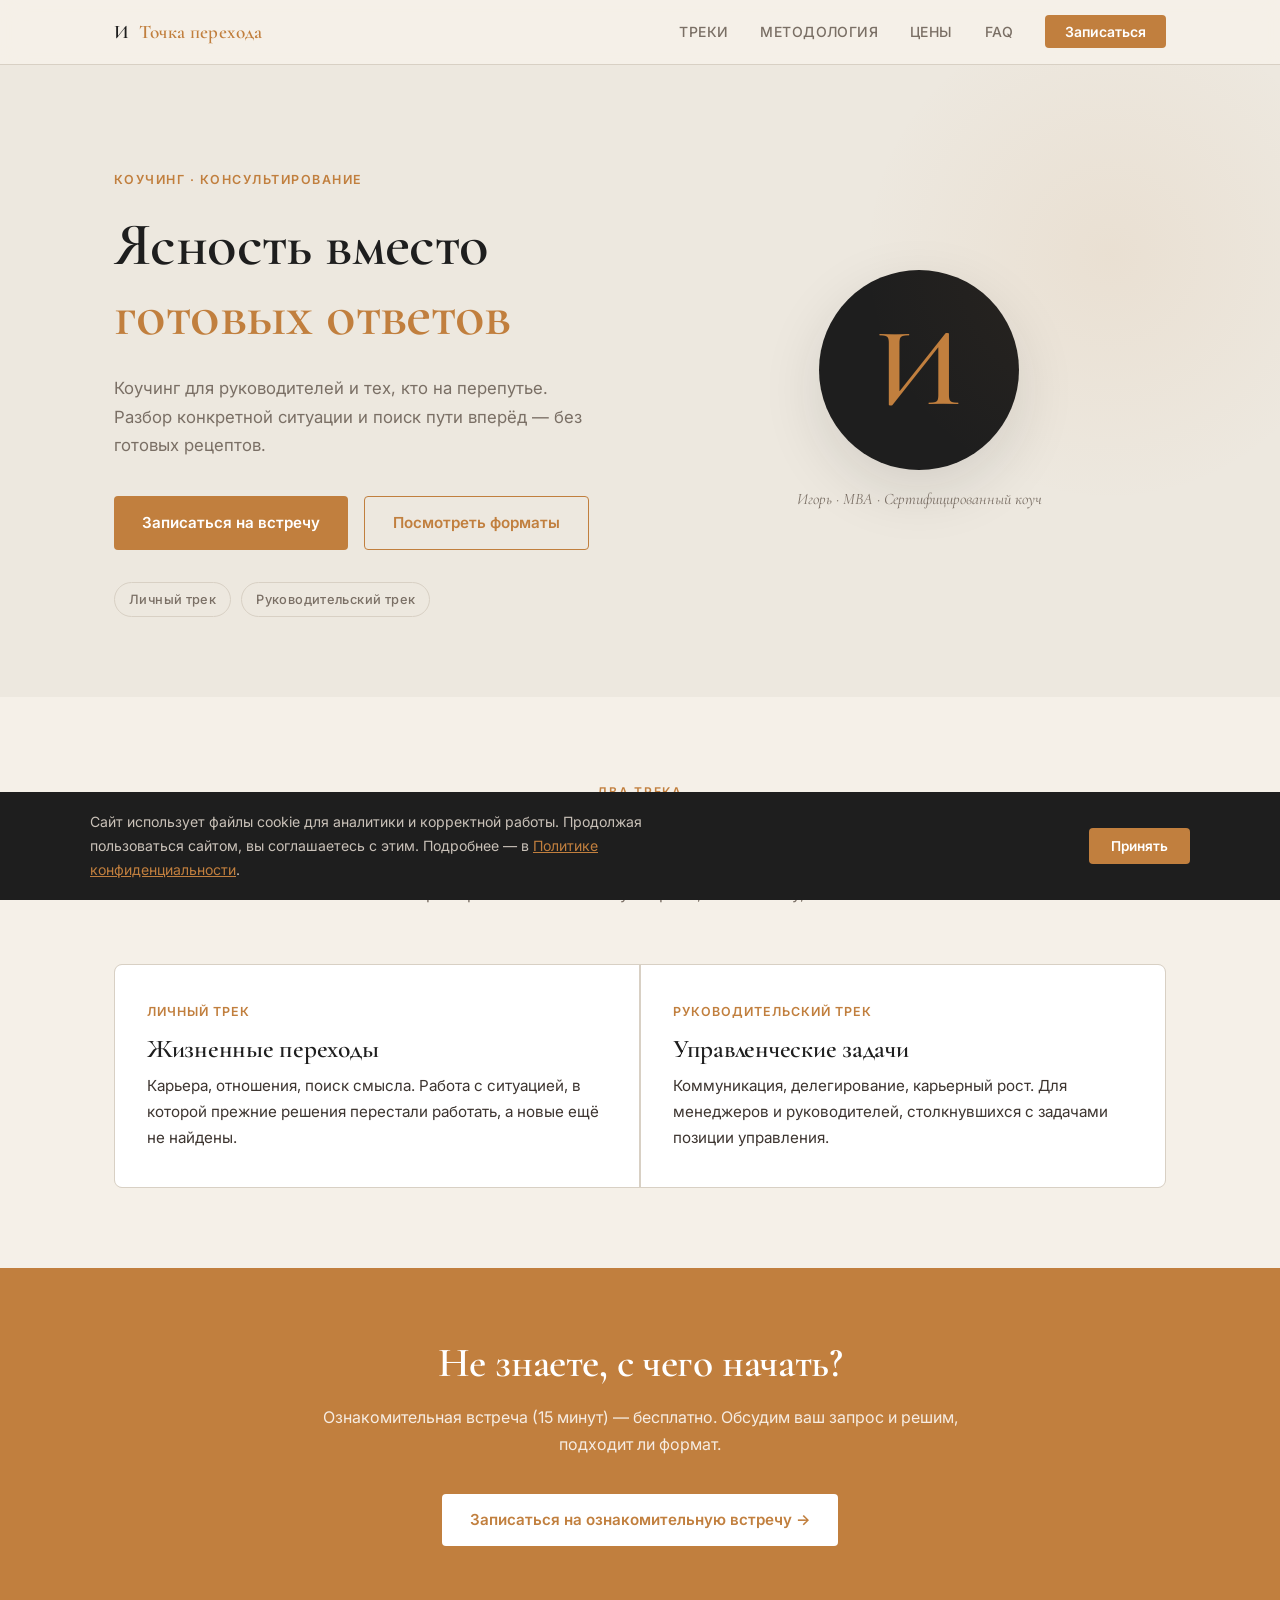
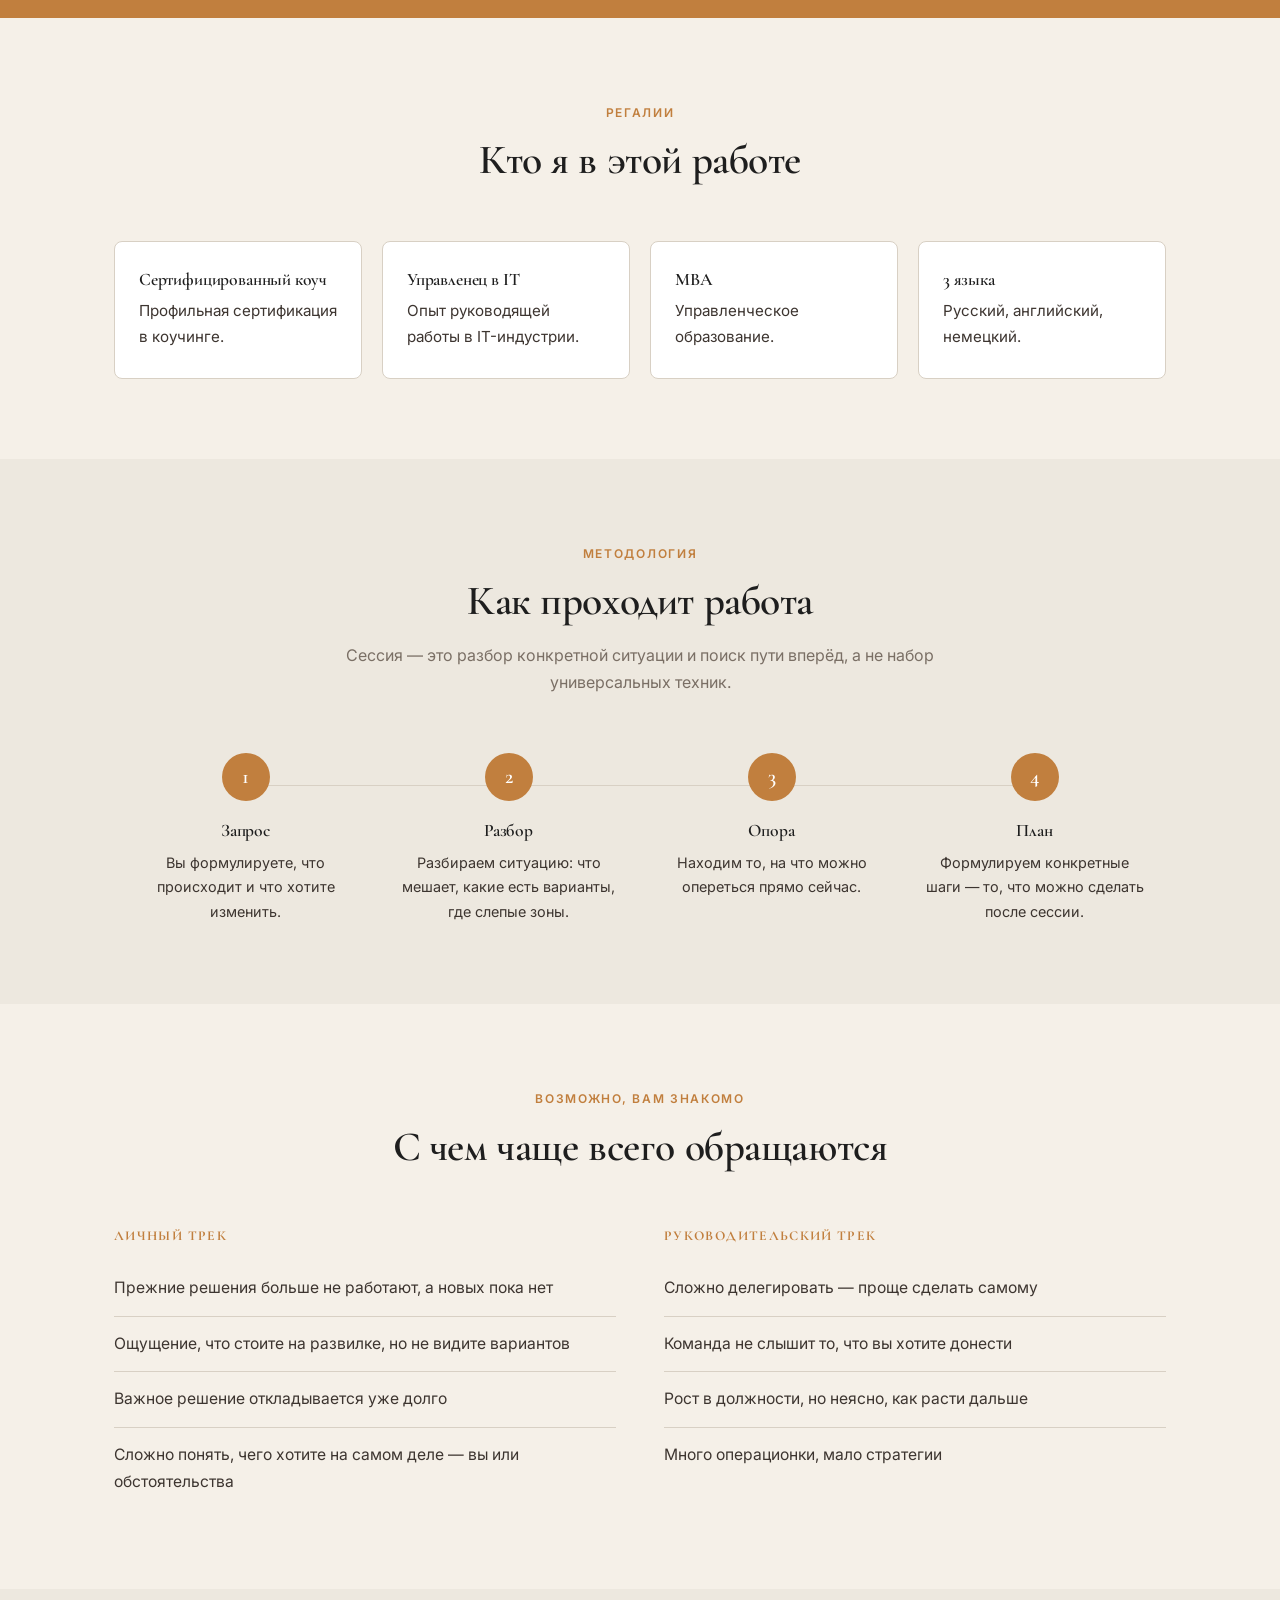
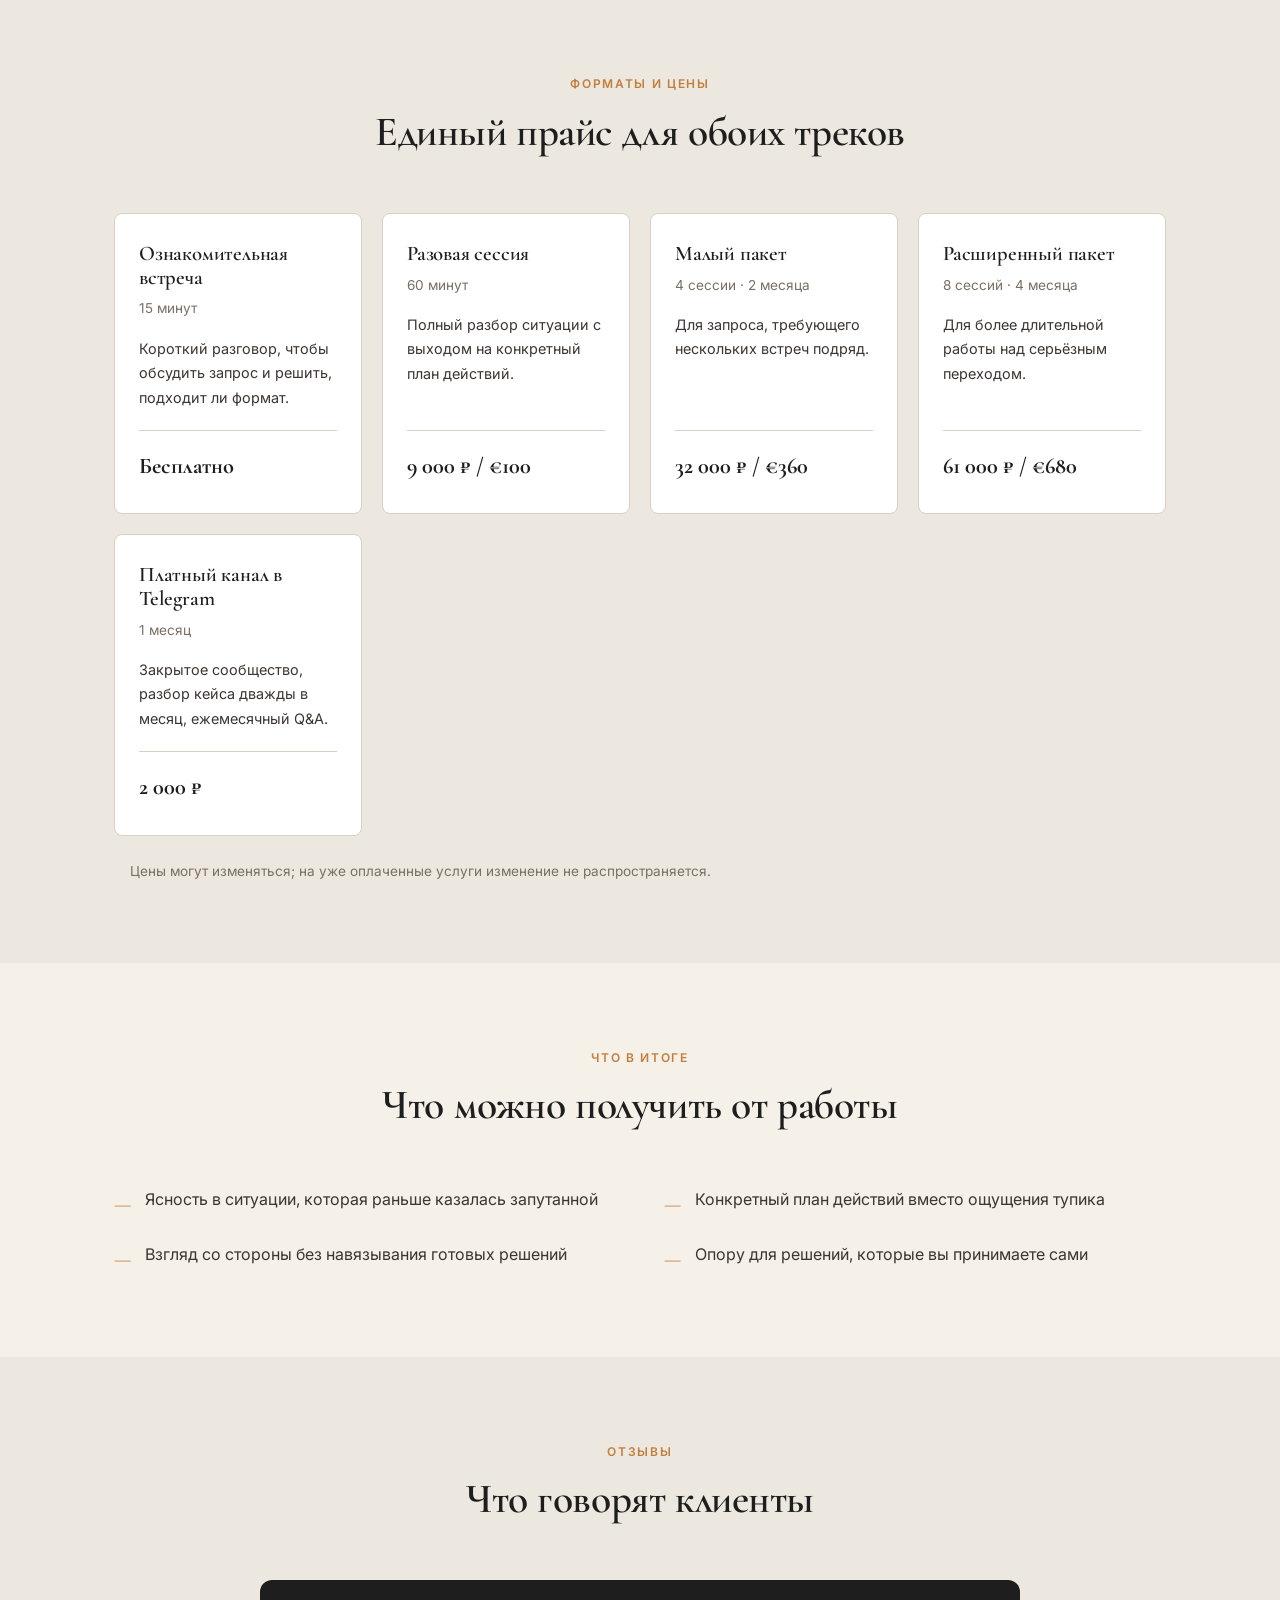
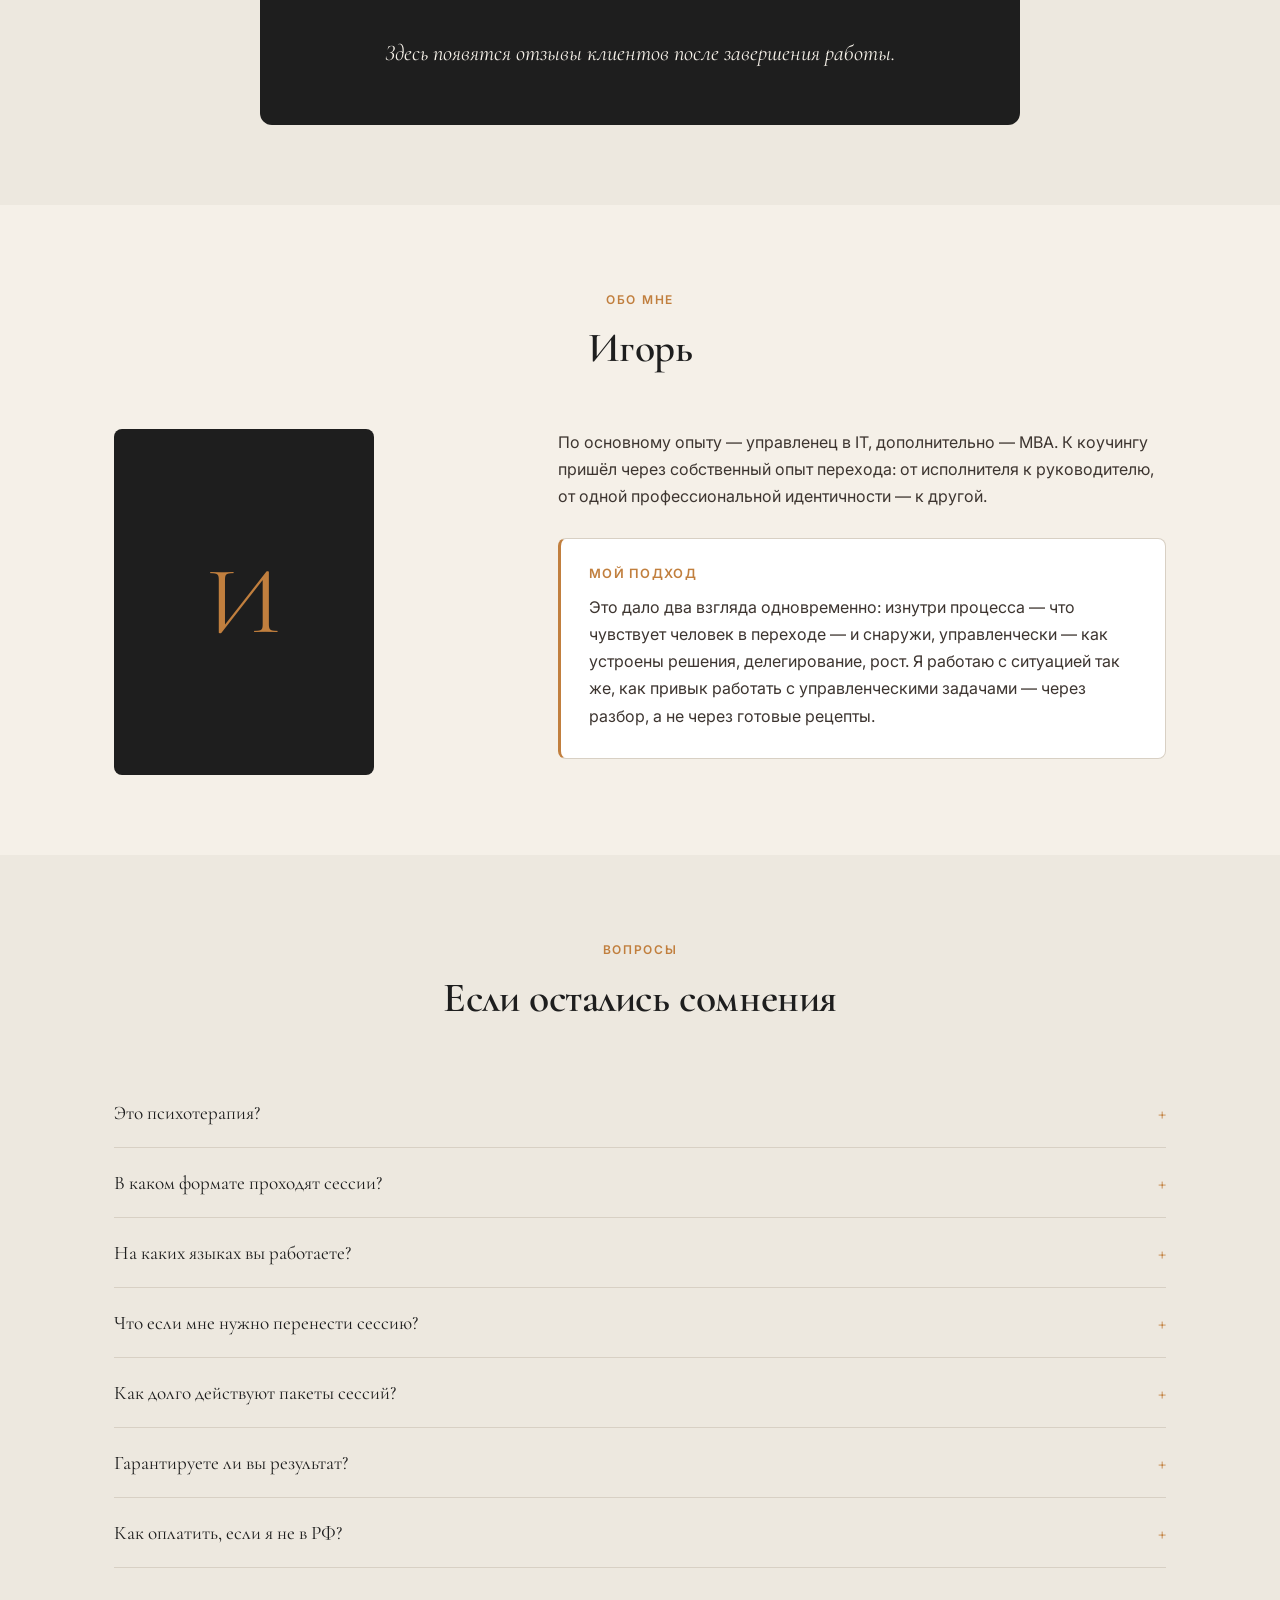
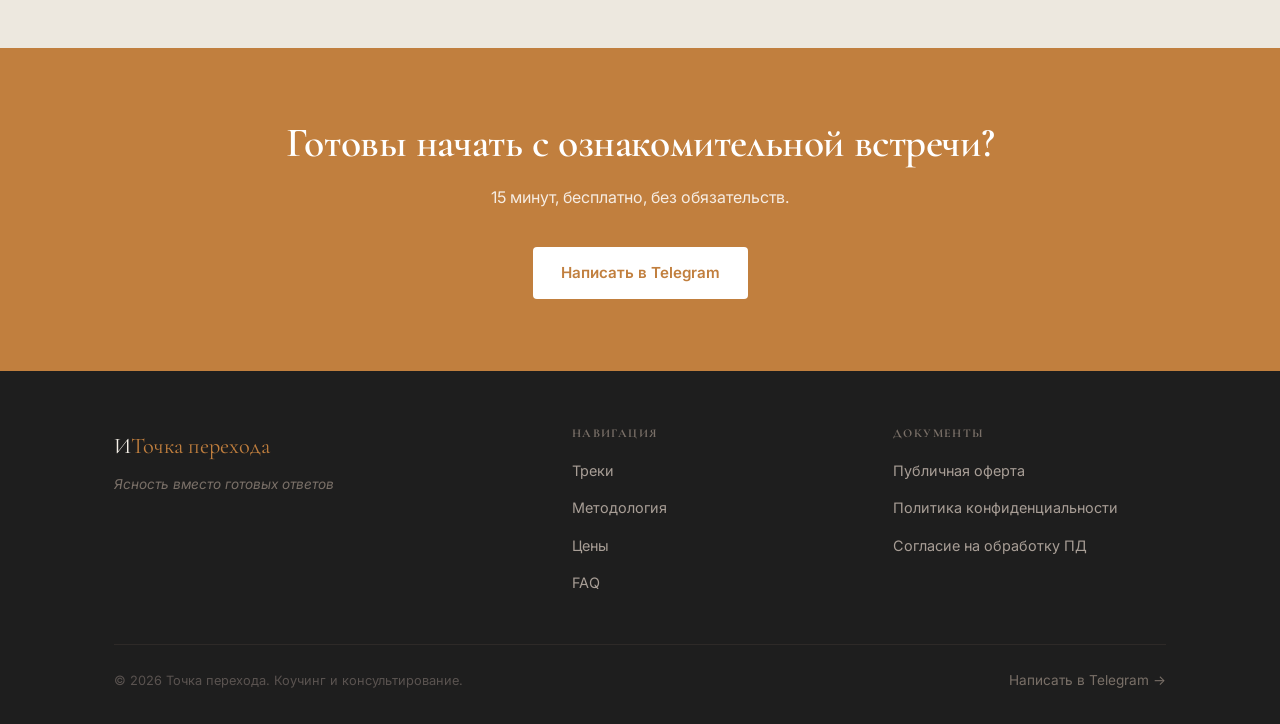
==== commit 5acada01: "Update index.html" ====
--- a/index.html
+++ b/index.html
@@ -23,7 +23,7 @@
         <h1 class="hero__title">Ясность вместо<br><em>готовых ответов</em></h1>
         <p class="hero__sub">Коучинг для руководителей и тех, кто на перепутье. Разбор конкретной ситуации и поиск пути вперёд — без готовых рецептов.</p>
         <div class="hero__actions">
-          <a href="https://t.me/YOUR_TELEGRAM" class="btn btn-primary">Записаться на встречу</a>
+          <a href="https://t.me/tochka_perehoda_coach" class="btn btn-primary">Записаться на встречу</a>
           <a href="#pricing" class="btn btn-outline">Посмотреть форматы</a>
         </div>
         <div class="hero__links">
@@ -67,7 +67,7 @@
   <div class="container">
     <h2>Не знаете, с чего начать?</h2>
     <p>Ознакомительная встреча (15 минут) — бесплатно. Обсудим ваш запрос и решим, подходит ли формат.</p>
-    <a href="https://t.me/YOUR_TELEGRAM" class="btn btn-white">Записаться на ознакомительную встречу →</a>
+    <a href="https://t.me/tochka_perehoda_coach" class="btn btn-white">Записаться на ознакомительную встречу →</a>
   </div>
 </div>
 
@@ -298,7 +298,7 @@
   <div class="container">
     <h2>Готовы начать с ознакомительной встречи?</h2>
     <p>15 минут, бесплатно, без обязательств.</p>
-    <a href="https://t.me/YOUR_TELEGRAM" class="btn btn-white">Написать в Telegram</a>
+    <a href="https://t.me/tochka_perehoda_coach" class="btn btn-white">Написать в Telegram</a>
   </div>
 </div>
 
--- a/css/style.css
+++ b/css/style.css
@@ -353,6 +353,49 @@
 /* ── DIVIDER ─────────────────────────────────────────────── */
 .divider { height: 1px; background: var(--border); margin: 0; }
 
+/* ── LEGAL PAGES ─────────────────────────────────────────── */
+.legal-hero { padding: 64px 0 40px; background: var(--bg); }
+.legal-hero h1 { color: var(--ink); margin-bottom: 12px; }
+.legal-updated { color: var(--muted); font-size: 0.85rem; }
+.legal-content { max-width: 760px; margin: 0 auto; padding: 40px 0 80px; }
+.legal-content h2 { color: var(--ink); font-size: 1.4rem; margin: 40px 0 16px; }
+.legal-content h2:first-child { margin-top: 0; }
+.legal-content h3 { color: var(--ink); font-size: 1.1rem; margin: 24px 0 10px; }
+.legal-content p { margin-bottom: 14px; max-width: none; }
+.legal-content ul, .legal-content ol { margin: 0 0 16px 22px; }
+.legal-content li { margin-bottom: 8px; color: var(--ink-mid); }
+.legal-content table { width: 100%; border-collapse: collapse; margin: 20px 0; }
+.legal-content th, .legal-content td {
+  padding: 10px 12px; border-bottom: 1px solid var(--border);
+  text-align: left; font-size: 0.92rem;
+}
+.legal-content th { color: var(--muted); font-weight: 600; font-size: 0.8rem; text-transform: uppercase; letter-spacing: 0.04em; }
+.legal-note {
+  background: var(--bg-alt); border: 1px solid var(--border); border-radius: 6px;
+  padding: 16px 20px; font-size: 0.85rem; color: var(--muted); margin-bottom: 32px;
+}
+.legal-signature { margin-top: 40px; padding-top: 24px; border-top: 1px solid var(--border); font-size: 0.95rem; }
+.legal-signature p { margin-bottom: 6px; }
+
+/* ── COOKIE BANNER ───────────────────────────────────────── */
+.cookie-banner {
+  position: fixed; left: 0; right: 0; bottom: 0; z-index: 200;
+  background: var(--ink); color: var(--bg);
+  padding: 18px 24px;
+  transform: translateY(120%);
+  transition: transform 300ms ease;
+}
+.cookie-banner.visible { transform: translateY(0); }
+.cookie-banner__inner {
+  max-width: var(--max); margin: 0 auto;
+  display: flex; align-items: center; justify-content: space-between;
+  gap: 24px; flex-wrap: wrap;
+}
+.cookie-banner p { color: #C9C1B8; font-size: 0.88rem; max-width: 62ch; margin: 0; }
+.cookie-banner a { color: var(--ochre); text-decoration: underline; }
+.cookie-banner__actions { display: flex; gap: 12px; flex-shrink: 0; }
+.cookie-banner .btn { padding: 10px 22px; font-size: 0.85rem; }
+
 /* ── RESPONSIVE ──────────────────────────────────────────── */
 @media (max-width: 900px) {
   .hero__inner { grid-template-columns: 1fr; }
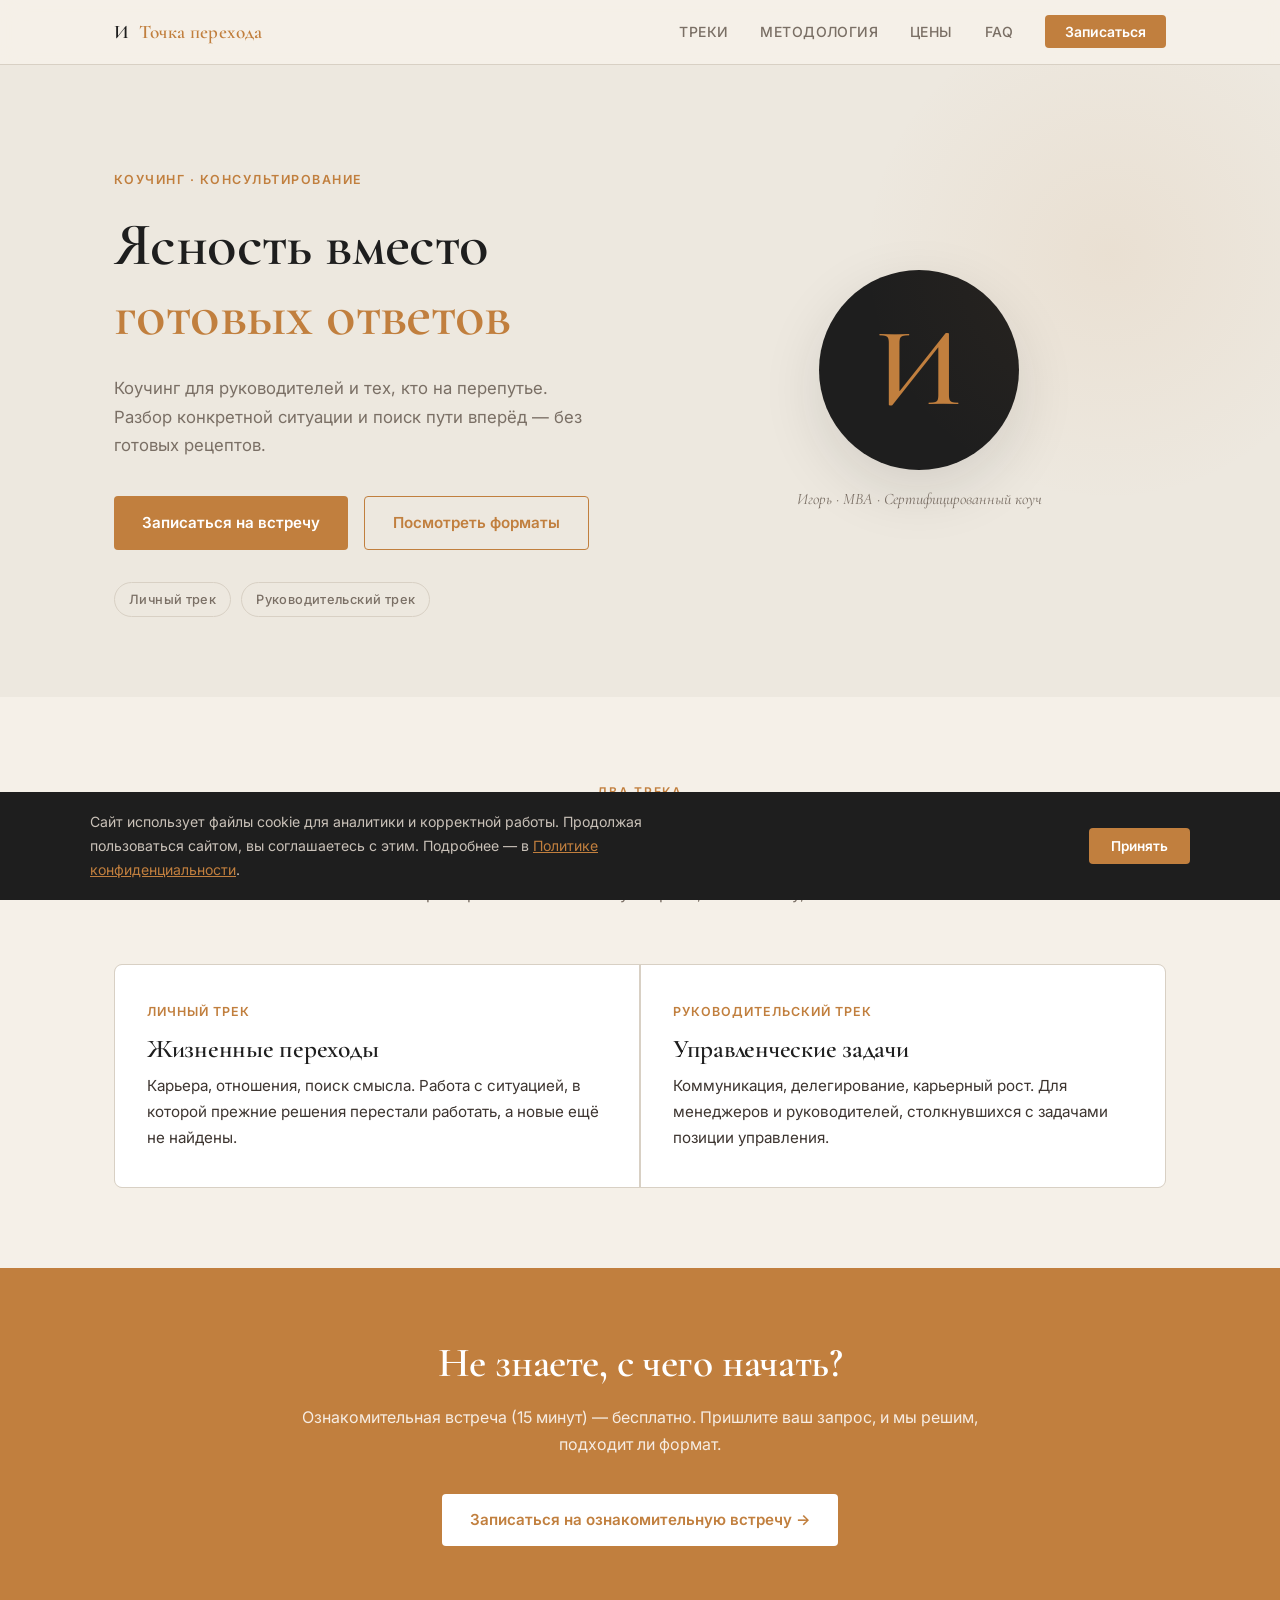
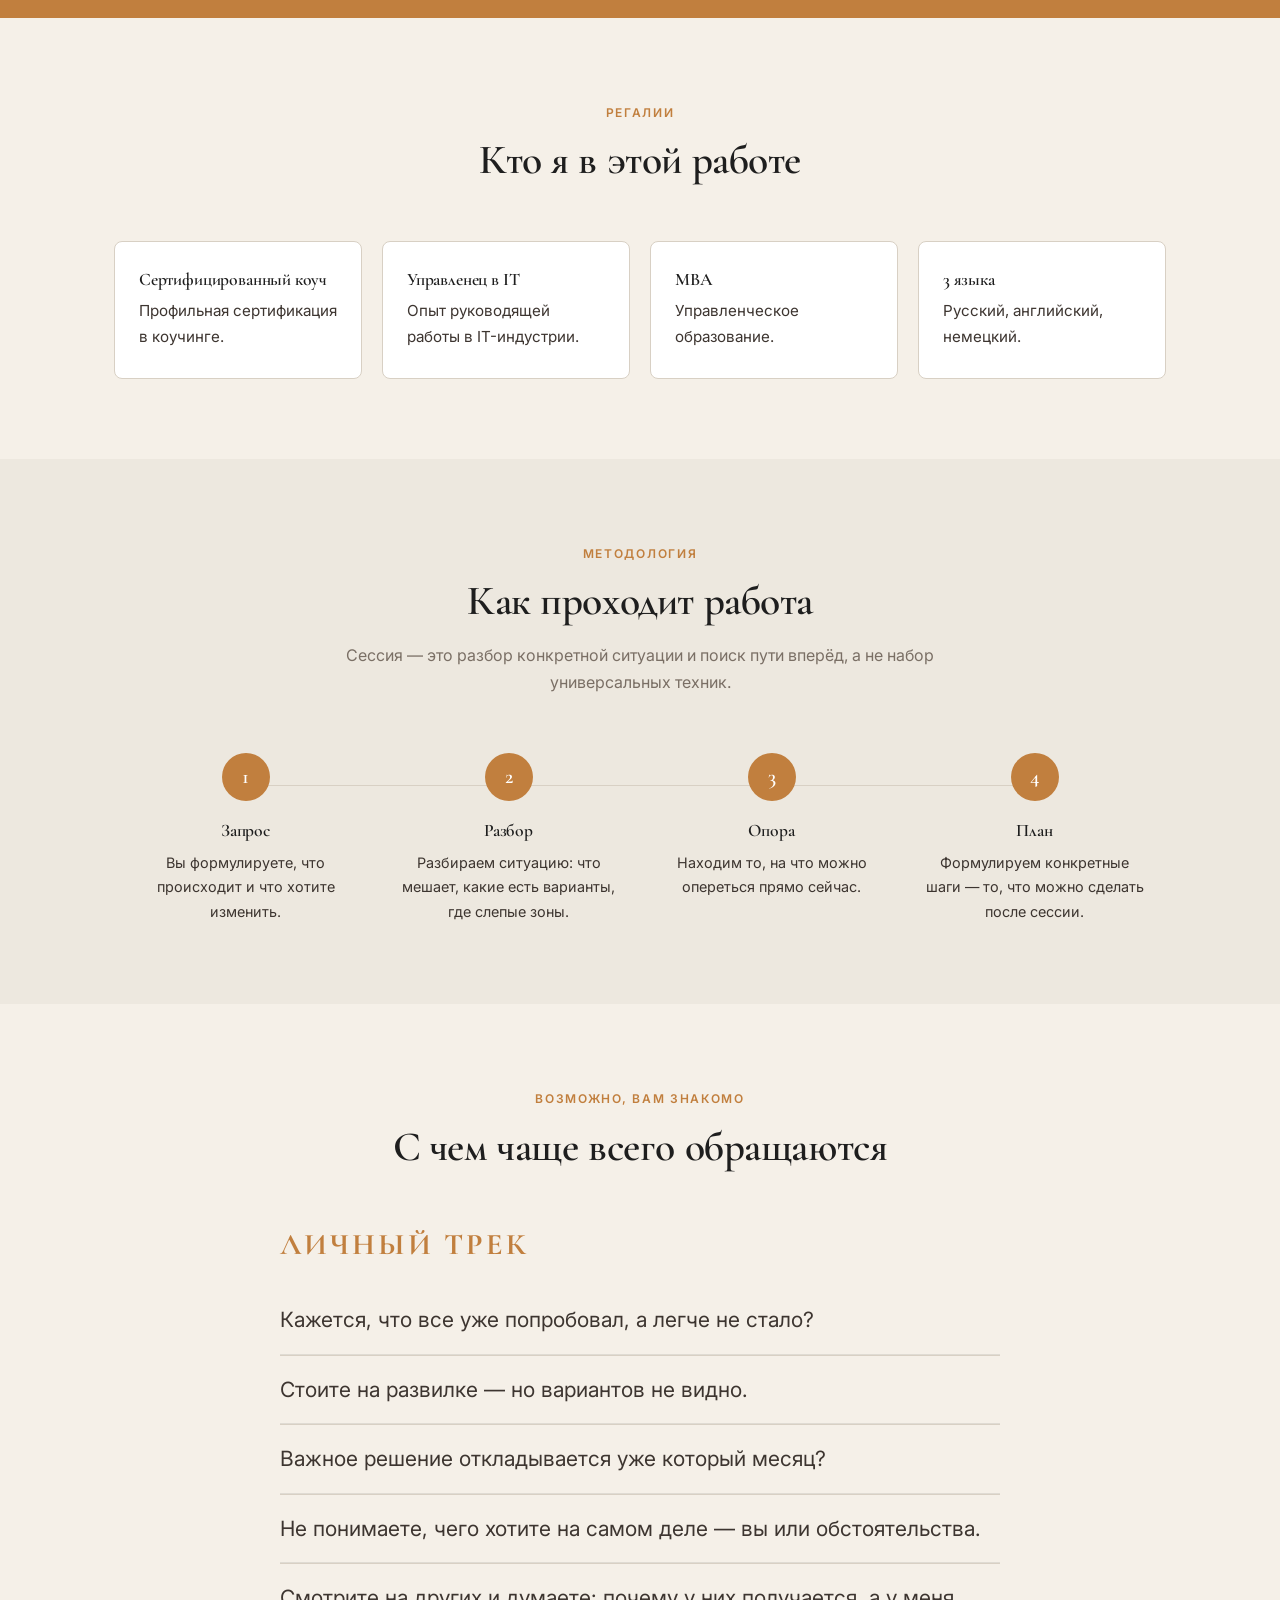
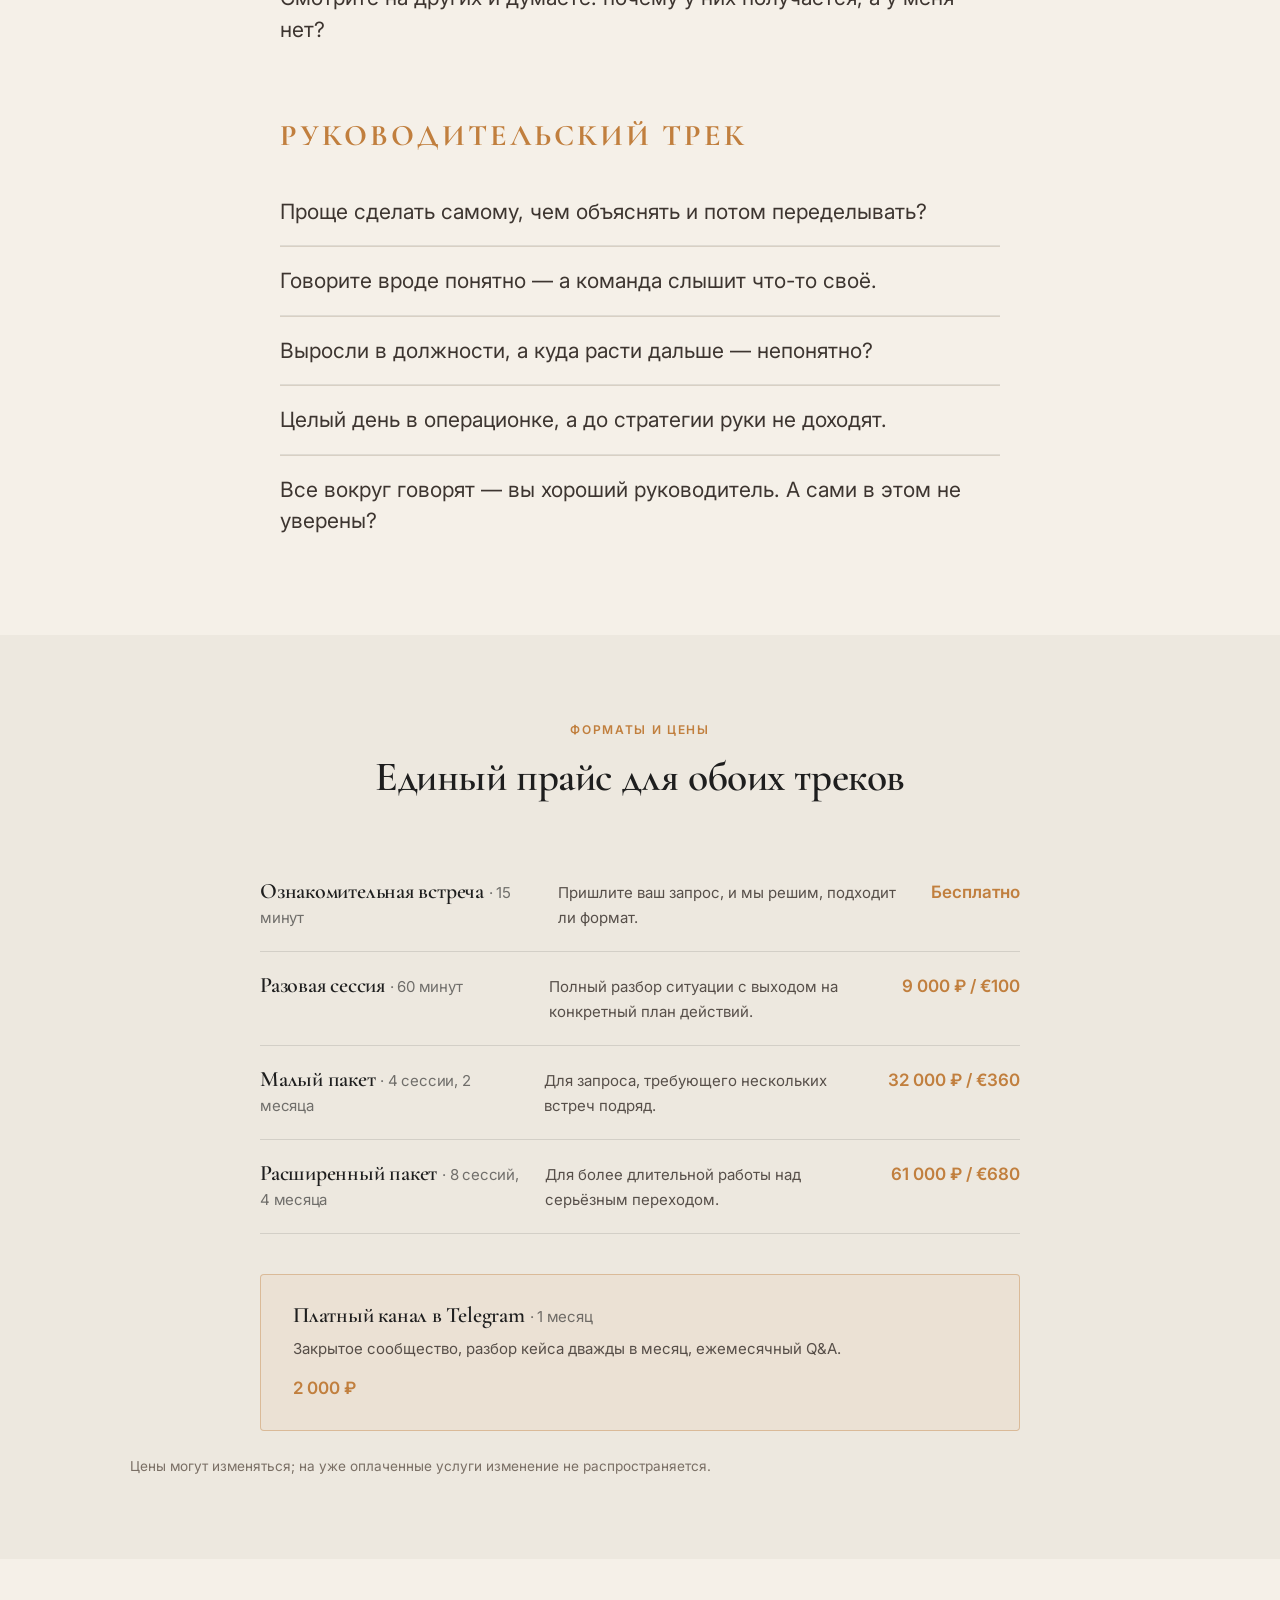
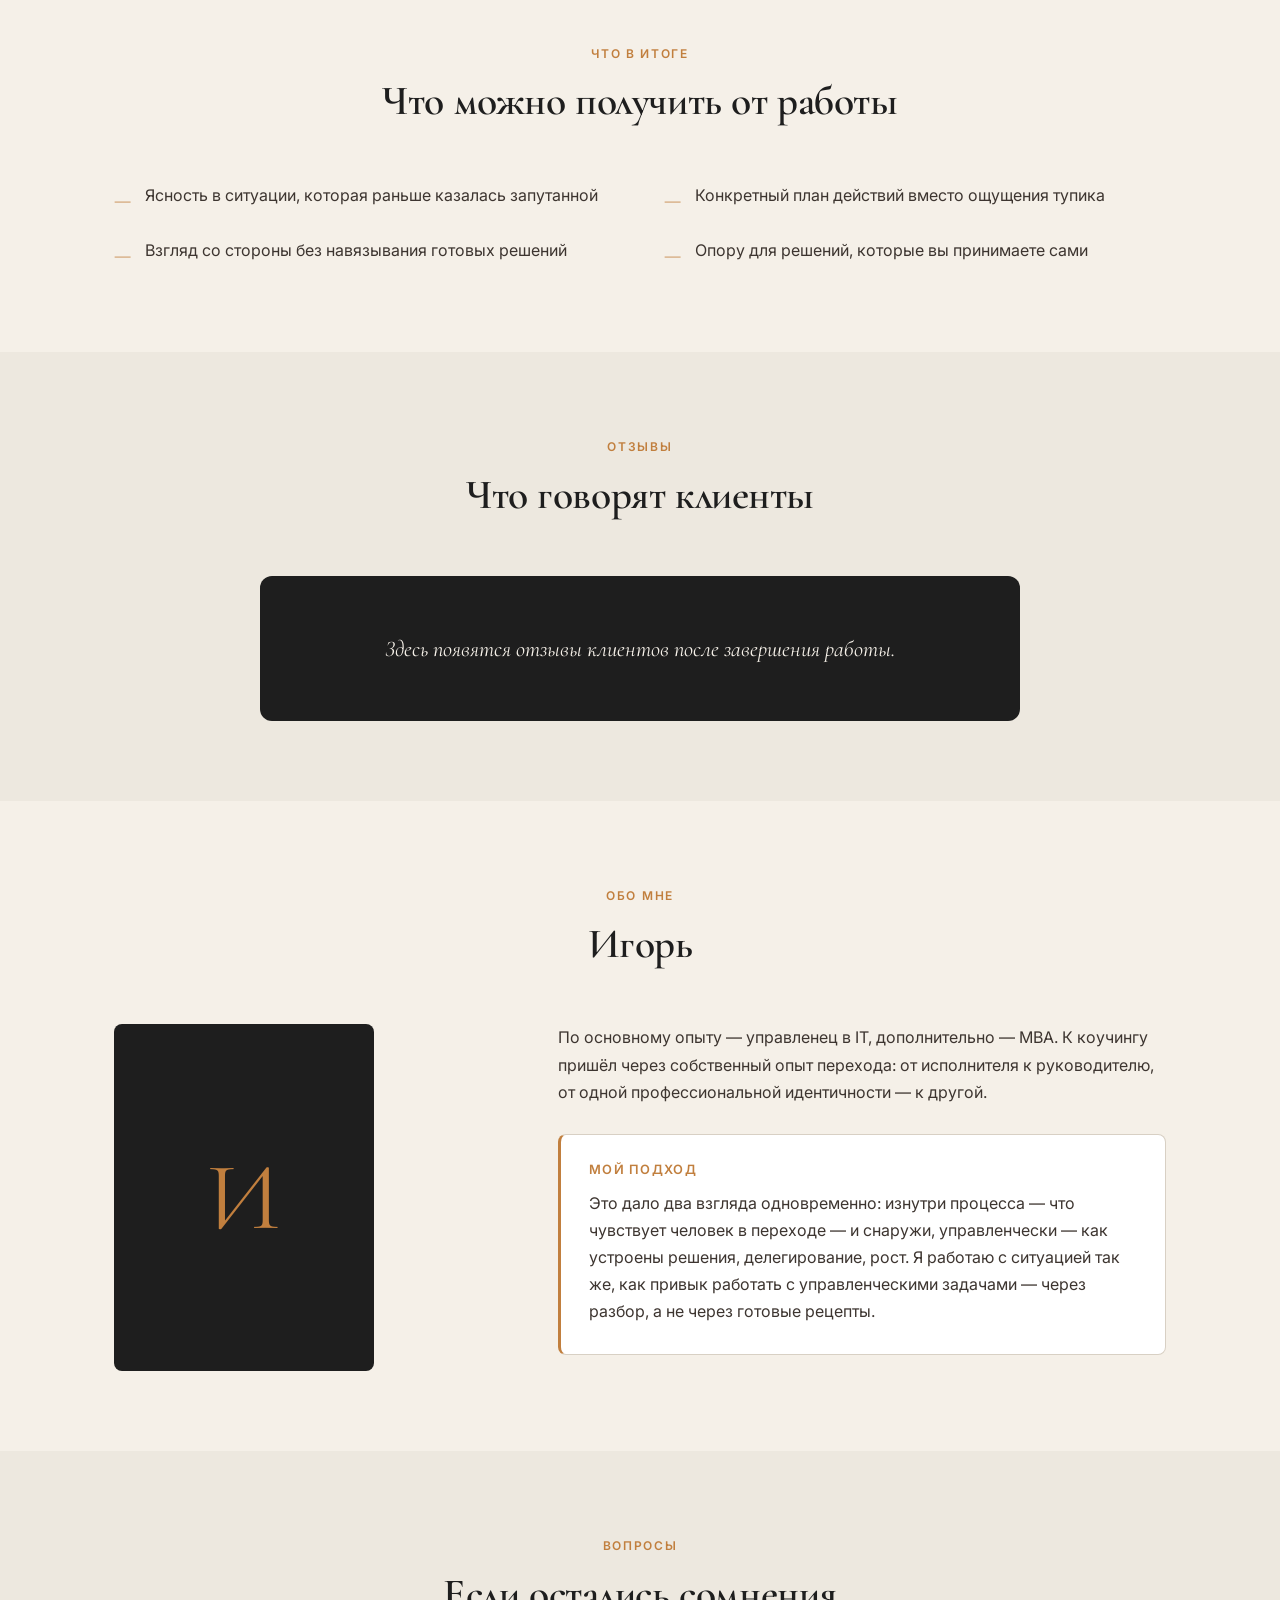
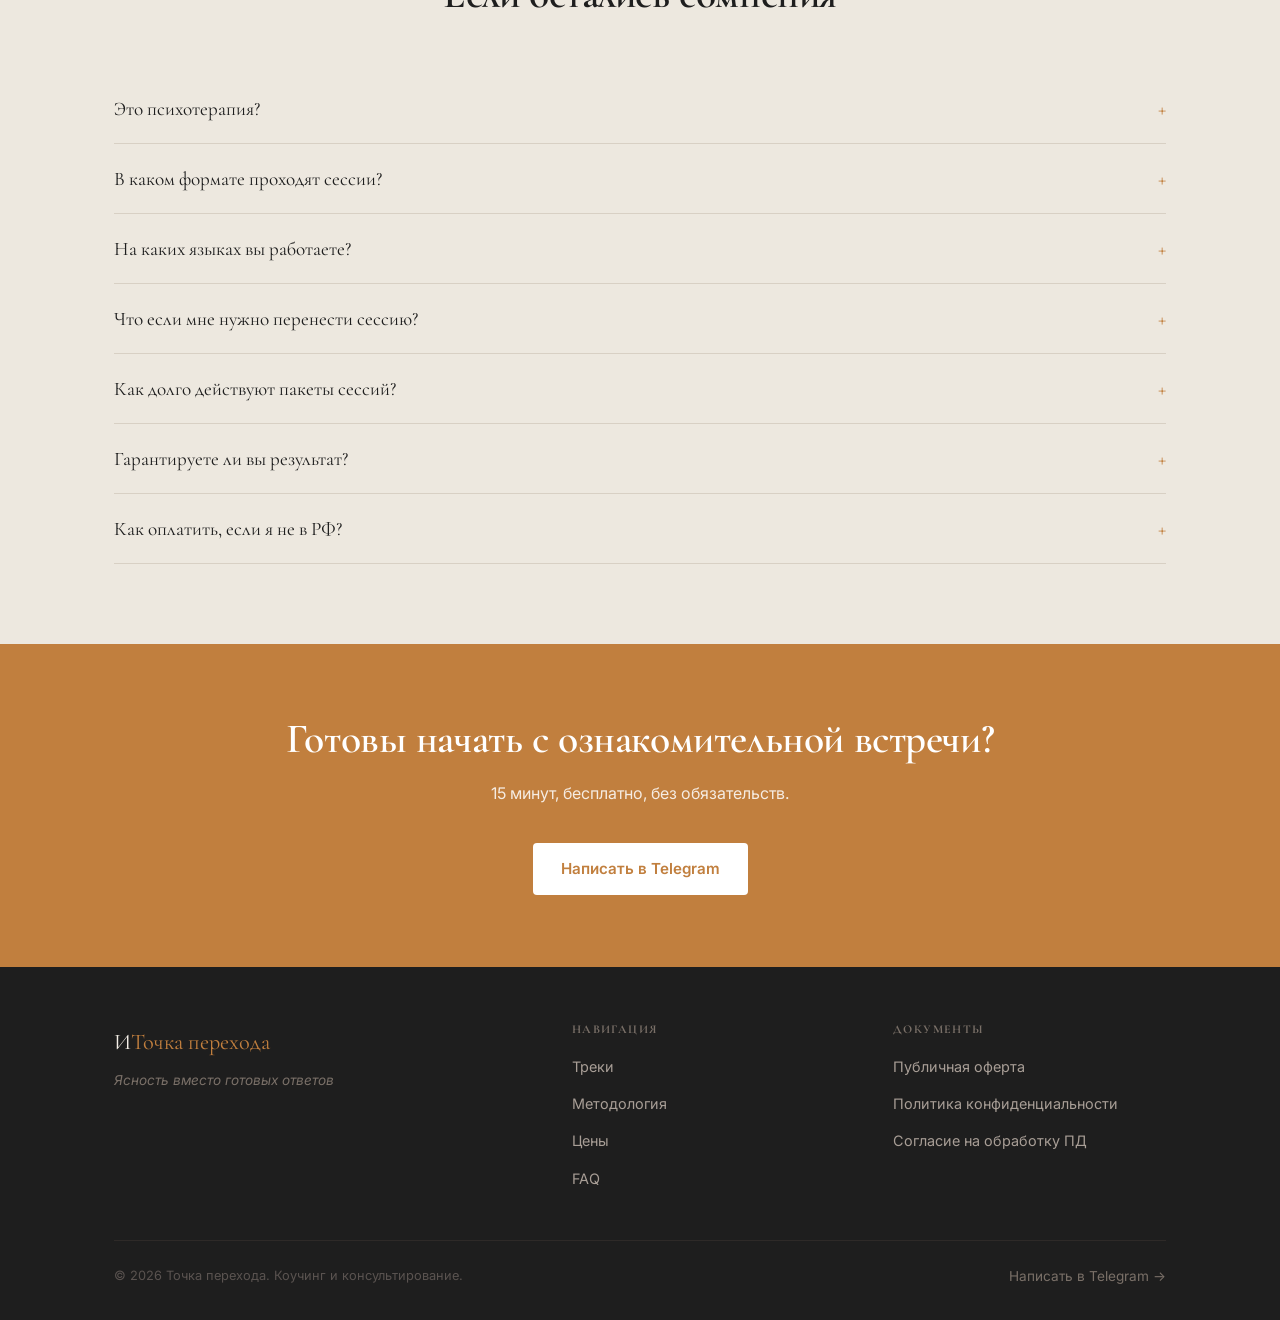
==== commit 9b137276: "Update index.html" ====
--- a/index.html
+++ b/index.html
@@ -9,6 +9,110 @@
   <link rel="preconnect" href="https://fonts.gstatic.com" crossorigin>
   <link href="https://fonts.googleapis.com/css2?family=Cormorant+Garamond:ital,wght@0,400;0,600;1,400&family=Inter:wght@400;500;600&display=swap" rel="stylesheet">
   <link rel="stylesheet" href="css/style.css">
+  <style>
+    /* Чек-лист болей: одна колонка на всю ширину, крупнее шрифт */
+    .pain-checklist {
+      display: block !important;
+    }
+    .pain-checklist .pains-col {
+      max-width: 720px;
+      margin: 0 auto 56px auto;
+    }
+    .pain-checklist .pains-col:last-child {
+      margin-bottom: 0;
+    }
+    .pain-checklist .pains-col h3 {
+      font-family: 'Cormorant Garamond', serif;
+      font-size: 30px;
+      color: #C17F3E;
+      margin-bottom: 24px;
+    }
+    .pain-checklist .pains-col ul {
+      list-style: none;
+      padding: 0;
+      margin: 0;
+    }
+    .pain-checklist .pains-col li {
+      font-size: 21px;
+      line-height: 1.5;
+      padding: 18px 0;
+      border-bottom: 1px solid rgba(30, 30, 30, 0.1);
+    }
+    .pain-checklist .pains-col li:last-child {
+      border-bottom: none;
+    }
+    @media (max-width: 640px) {
+      .pain-checklist .pains-col h3 { font-size: 24px; }
+      .pain-checklist .pains-col li { font-size: 17px; padding: 14px 0; }
+    }
+
+    /* Прайс: сессии/пакеты строкой, канал — отдельный блок */
+    .products-list {
+      max-width: 760px;
+      margin: 0 auto;
+    }
+    .product-row {
+      display: flex;
+      align-items: baseline;
+      justify-content: space-between;
+      flex-wrap: wrap;
+      gap: 8px 24px;
+      padding: 20px 0;
+      border-bottom: 1px solid rgba(30, 30, 30, 0.12);
+    }
+    .product-row h3 {
+      font-family: 'Cormorant Garamond', serif;
+      font-size: 22px;
+      margin: 0;
+      flex: 1 1 260px;
+    }
+    .product-row__duration {
+      font-family: 'Inter', sans-serif;
+      font-size: 15px;
+      font-weight: 400;
+      opacity: 0.6;
+    }
+    .product-row p {
+      margin: 0;
+      flex: 2 1 320px;
+      font-size: 15px;
+      opacity: 0.85;
+    }
+    .product-row__price {
+      font-family: 'Inter', sans-serif;
+      font-weight: 600;
+      font-size: 17px;
+      color: #C17F3E;
+      white-space: nowrap;
+    }
+    .telegram-channel-card {
+      max-width: 760px;
+      margin: 40px auto 0 auto;
+      padding: 28px 32px;
+      border: 1px solid rgba(193, 127, 62, 0.4);
+      border-radius: 4px;
+      background: rgba(193, 127, 62, 0.06);
+    }
+    .telegram-channel-card h3 {
+      font-family: 'Cormorant Garamond', serif;
+      font-size: 22px;
+      margin: 0 0 8px 0;
+    }
+    .telegram-channel-card p {
+      margin: 0 0 12px 0;
+      font-size: 15px;
+      opacity: 0.85;
+    }
+    .telegram-channel-card .product-row__price {
+      font-family: 'Inter', sans-serif;
+      font-weight: 600;
+      font-size: 17px;
+      color: #C17F3E;
+    }
+    @media (max-width: 640px) {
+      .product-row { flex-direction: column; align-items: flex-start; }
+    }
+  </style>
 </head>
 <body id="top">
 
@@ -66,7 +170,7 @@
 <div class="cta-band">
   <div class="container">
     <h2>Не знаете, с чего начать?</h2>
-    <p>Ознакомительная встреча (15 минут) — бесплатно. Обсудим ваш запрос и решим, подходит ли формат.</p>
+    <p>Ознакомительная встреча (15 минут) — бесплатно. Пришлите ваш запрос, и мы решим, подходит ли формат.</p>
     <a href="https://t.me/tochka_perehoda_coach" class="btn btn-white">Записаться на ознакомительную встречу →</a>
   </div>
 </div>
@@ -139,23 +243,25 @@
       <span class="section-eyebrow">Возможно, вам знакомо</span>
       <h2>С чем чаще всего обращаются</h2>
     </div>
-    <div class="pains-grid">
+    <div class="pains-grid pain-checklist">
       <div class="pains-col">
         <h3>Личный трек</h3>
         <ul>
-          <li>Прежние решения больше не работают, а новых пока нет</li>
-          <li>Ощущение, что стоите на развилке, но не видите вариантов</li>
-          <li>Важное решение откладывается уже долго</li>
-          <li>Сложно понять, чего хотите на самом деле — вы или обстоятельства</li>
+          <li>Кажется, что все уже попробовал, а легче не стало?</li>
+          <li>Стоите на развилке — но вариантов не видно.</li>
+          <li>Важное решение откладывается уже который месяц?</li>
+          <li>Не понимаете, чего хотите на самом деле — вы или обстоятельства.</li>
+          <li>Смотрите на других и думаете: почему у них получается, а у меня нет?</li>
         </ul>
       </div>
       <div class="pains-col">
         <h3>Руководительский трек</h3>
         <ul>
-          <li>Сложно делегировать — проще сделать самому</li>
-          <li>Команда не слышит то, что вы хотите донести</li>
-          <li>Рост в должности, но неясно, как расти дальше</li>
-          <li>Много операционки, мало стратегии</li>
+          <li>Проще сделать самому, чем объяснять и потом переделывать?</li>
+          <li>Говорите вроде понятно — а команда слышит что-то своё.</li>
+          <li>Выросли в должности, а куда расти дальше — непонятно?</li>
+          <li>Целый день в операционке, а до стратегии руки не доходят.</li>
+          <li>Все вокруг говорят — вы хороший руководитель. А сами в этом не уверены?</li>
         </ul>
       </div>
     </div>
@@ -169,38 +275,35 @@
       <span class="section-eyebrow">Форматы и цены</span>
       <h2>Единый прайс для обоих треков</h2>
     </div>
-    <div class="products-grid">
-      <div class="product-card">
-        <h3>Ознакомительная встреча</h3>
-        <div class="product-card__duration">15 минут</div>
-        <p>Короткий разговор, чтобы обсудить запрос и решить, подходит ли формат.</p>
-        <div class="product-card__price">Бесплатно</div>
-      </div>
-      <div class="product-card">
-        <h3>Разовая сессия</h3>
-        <div class="product-card__duration">60 минут</div>
+    <div class="products-list">
+      <div class="product-row">
+        <h3>Ознакомительная встреча <span class="product-row__duration">· 15 минут</span></h3>
+        <p>Пришлите ваш запрос, и мы решим, подходит ли формат.</p>
+        <div class="product-row__price">Бесплатно</div>
+      </div>
+      <div class="product-row">
+        <h3>Разовая сессия <span class="product-row__duration">· 60 минут</span></h3>
         <p>Полный разбор ситуации с выходом на конкретный план действий.</p>
-        <div class="product-card__price">9 000 ₽ / €100</div>
-      </div>
-      <div class="product-card">
-        <h3>Малый пакет</h3>
-        <div class="product-card__duration">4 сессии · 2 месяца</div>
+        <div class="product-row__price">9 000 ₽ / €100</div>
+      </div>
+      <div class="product-row">
+        <h3>Малый пакет <span class="product-row__duration">· 4 сессии, 2 месяца</span></h3>
         <p>Для запроса, требующего нескольких встреч подряд.</p>
-        <div class="product-card__price">32 000 ₽ / €360</div>
-      </div>
-      <div class="product-card">
-        <h3>Расширенный пакет</h3>
-        <div class="product-card__duration">8 сессий · 4 месяца</div>
+        <div class="product-row__price">32 000 ₽ / €360</div>
+      </div>
+      <div class="product-row">
+        <h3>Расширенный пакет <span class="product-row__duration">· 8 сессий, 4 месяца</span></h3>
         <p>Для более длительной работы над серьёзным переходом.</p>
-        <div class="product-card__price">61 000 ₽ / €680</div>
-      </div>
-      <div class="product-card">
-        <h3>Платный канал в Telegram</h3>
-        <div class="product-card__duration">1 месяц</div>
-        <p>Закрытое сообщество, разбор кейса дважды в месяц, ежемесячный Q&A.</p>
-        <div class="product-card__price">2 000 ₽</div>
-      </div>
-    </div>
+        <div class="product-row__price">61 000 ₽ / €680</div>
+      </div>
+    </div>
+
+    <div class="telegram-channel-card">
+      <h3>Платный канал в Telegram <span class="product-row__duration">· 1 месяц</span></h3>
+      <p>Закрытое сообщество, разбор кейса дважды в месяц, ежемесячный Q&A.</p>
+      <div class="product-row__price">2 000 ₽</div>
+    </div>
+
     <p class="pricing-note">Цены могут изменяться; на уже оплаченные услуги изменение не распространяется.</p>
   </div>
 </section>
